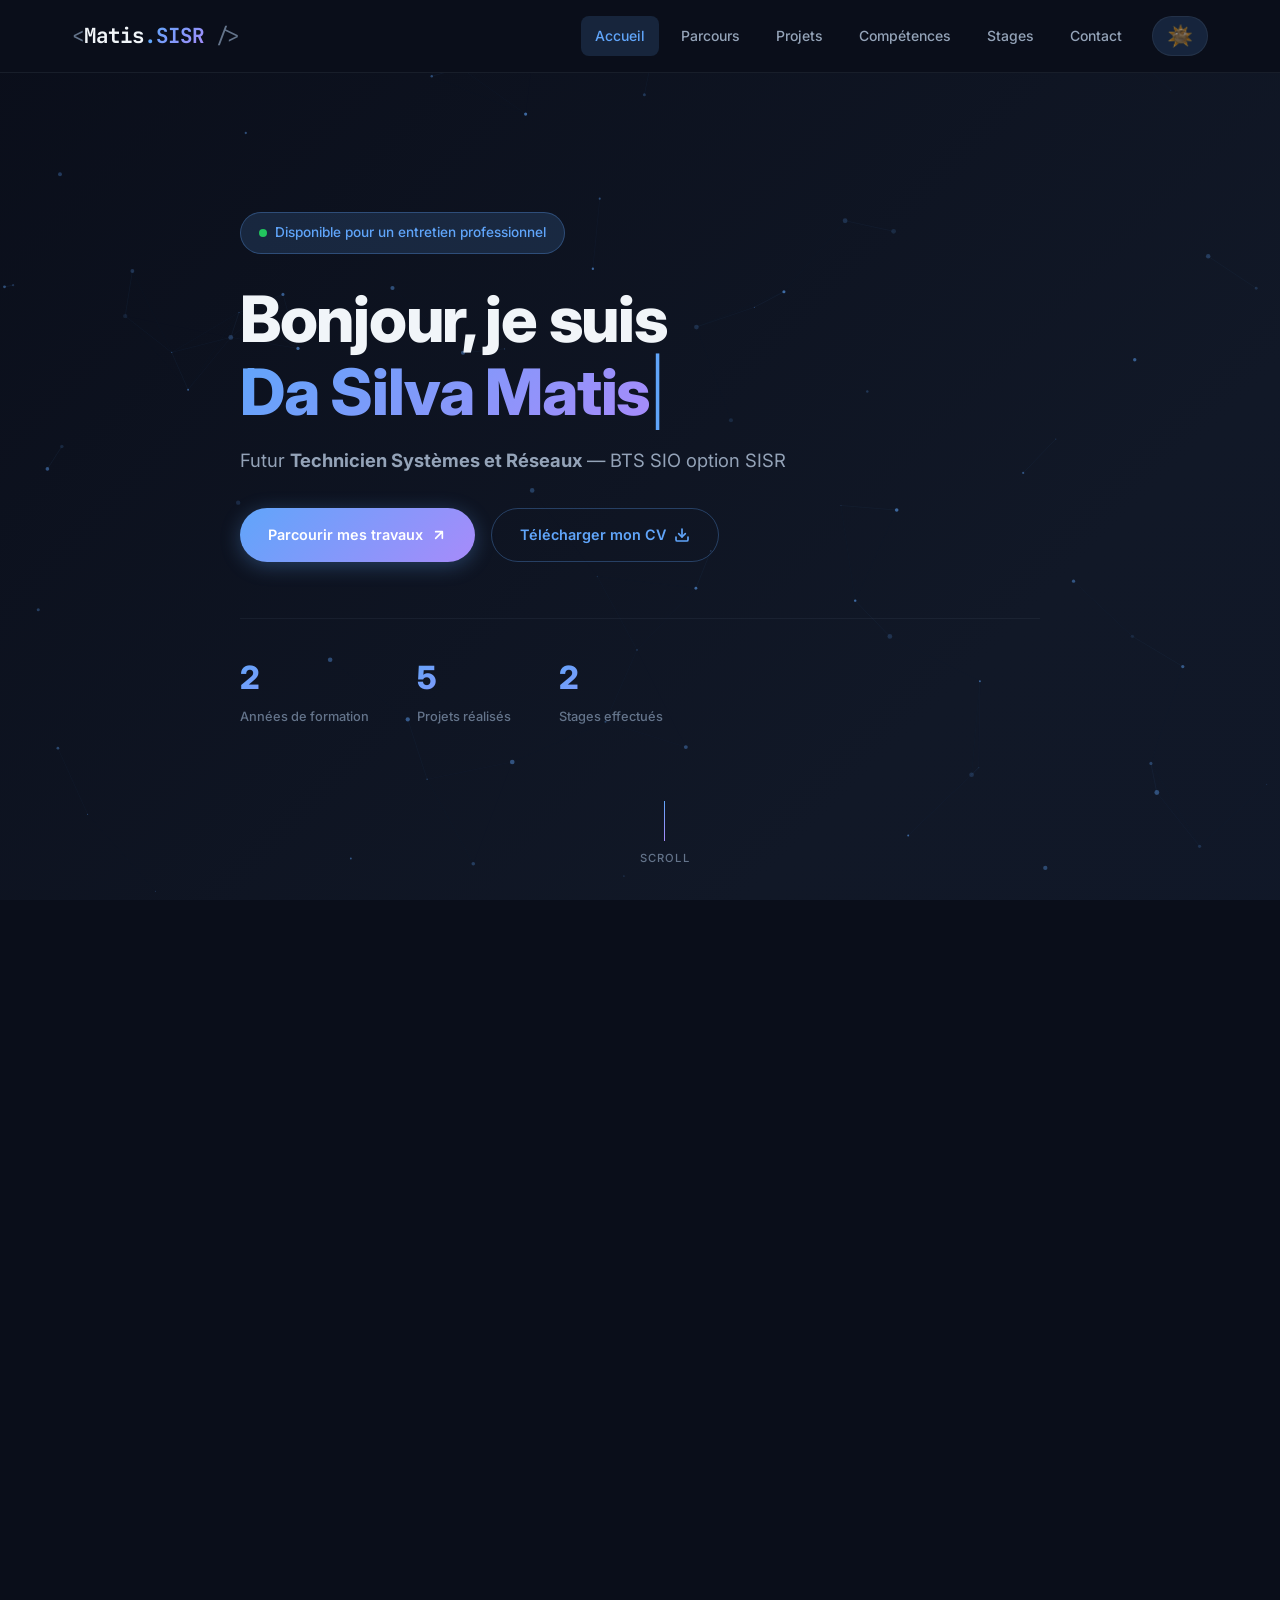
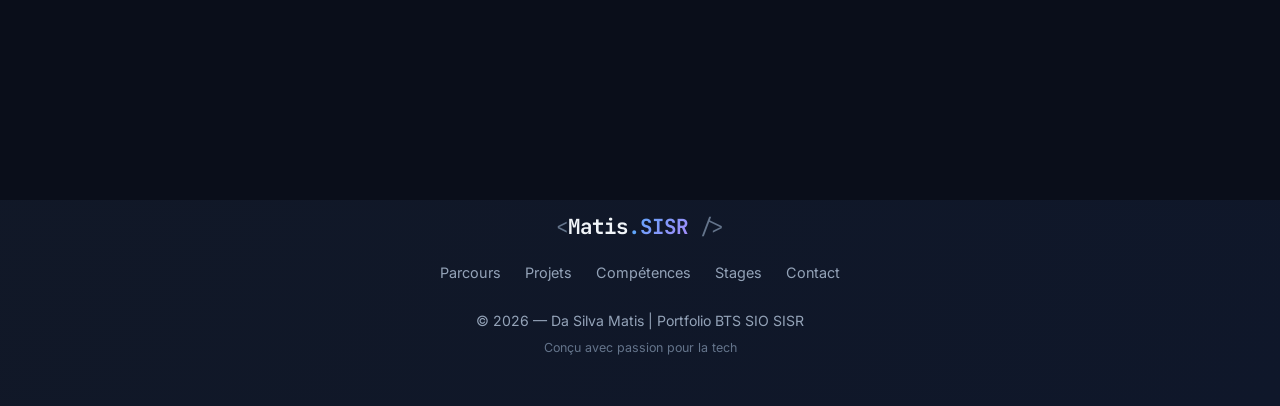
==== index.html @ 56e4cc89 "change" ====
<!DOCTYPE html>
<html lang="fr">
<head>
  <meta charset="UTF-8">
  <meta name="viewport" content="width=device-width, initial-scale=1.0">
  <title>Matis Da Silva — Portfolio BTS SIO SISR</title>
  <meta name="description" content="Portfolio de Matis Da Silva, étudiant en BTS SIO option SISR. Compétences en administration systèmes, réseaux et cybersécurité.">
  <link rel="preconnect" href="https://fonts.googleapis.com">
  <link rel="preconnect" href="https://fonts.gstatic.com" crossorigin>
  <link href="https://fonts.googleapis.com/css2?family=Inter:wght@300;400;500;600;700;800&family=JetBrains+Mono:wght@400;500&display=swap" rel="stylesheet">
  <link rel="stylesheet" href="style.css">
</head>
<body>

  <!-- Transition overlay -->
  <div class="page-transition" id="pageTransition"></div>

  <!-- Particles -->
  <canvas id="particles"></canvas>

  <!-- Header -->
  <header id="main-header">
    <div class="header-inner">
      <a href="index.html" class="logo">
        <span class="logo-bracket">&lt;</span>Matis<span class="logo-dot">.</span><span class="logo-accent">SISR</span><span class="logo-bracket"> /&gt;</span>
      </a>
      <nav id="main-nav">
        <a href="index.html" class="nav-link active">Accueil</a>
        <a href="parcours.html" class="nav-link">Parcours</a>
        <a href="projets.html" class="nav-link">Projets</a>
        <a href="competences.html" class="nav-link">Compétences</a>
        <a href="stages.html" class="nav-link">Stages</a>
        <a href="contact.html" class="nav-link">Contact</a>
        <button class="theme-toggle" id="themeBtn" aria-label="Changer le thème">
          <span class="theme-icon" id="themeIcon">🌙</span>
        </button>
      </nav>
      <button class="burger" id="burgerBtn" aria-label="Menu">
        <span></span><span></span><span></span>
      </button>
    </div>
  </header>

  <!-- Mobile Nav -->
  <div class="mobile-nav" id="mobileNav">
    <a href="index.html" class="mobile-link active">Accueil</a>
    <a href="parcours.html" class="mobile-link">Parcours</a>
    <a href="projets.html" class="mobile-link">Projets</a>
    <a href="competences.html" class="mobile-link">Compétences</a>
    <a href="stages.html" class="mobile-link">Stages</a>
    <a href="contact.html" class="mobile-link">Contact</a>
  </div>

  <!-- ═══════════ HERO ═══════════ -->
  <section class="hero" id="hero">
    <div class="hero-content">
      <p class="hero-tag">
        <span class="tag-dot"></span>
        Disponible pour un entretien professionnel
      </p>
      <h1 class="hero-title">
        Bonjour, je suis<br>
        <span class="hero-name" id="heroName"></span><span class="cursor">|</span>
      </h1>
      <p class="hero-subtitle">Futur <strong>Technicien Systèmes et Réseaux</strong> — BTS SIO option SISR</p>
      <div class="hero-actions">
        <a href="projets.html" class="btn btn-primary page-link">
          <span>Parcourir mes travaux</span>
          <svg width="16" height="16" viewBox="0 0 24 24" fill="none" stroke="currentColor" stroke-width="2.5" stroke-linecap="round" stroke-linejoin="round"><path d="M7 17l9.2-9.2M17 17V7H7"/></svg>
        </a>
        <a href="cv.pdf" class="btn btn-outline" target="_blank">
          <span>Télécharger mon CV</span>
          <svg width="16" height="16" viewBox="0 0 24 24" fill="none" stroke="currentColor" stroke-width="2.5" stroke-linecap="round" stroke-linejoin="round"><path d="M21 15v4a2 2 0 01-2 2H5a2 2 0 01-2-2v-4"/><polyline points="7 10 12 15 17 10"/><line x1="12" y1="15" x2="12" y2="3"/></svg>
        </a>
      </div>
      <div class="hero-stats">
        <div class="stat">
          <span class="stat-number" data-count="2">0</span>
          <span class="stat-label">Années de formation</span>
        </div>
        <div class="stat">
          <span class="stat-number" data-count="5">0</span>
          <span class="stat-label">Projets réalisés</span>
        </div>
        <div class="stat">
          <span class="stat-number" data-count="2">0</span>
          <span class="stat-label">Stages effectués</span>
        </div>
      </div>
    </div>
    <div class="scroll-indicator">
      <div class="scroll-line"></div>
      <span>Scroll</span>
    </div>
  </section>

  <!-- ═══════════ PRESENTATION ═══════════ -->
  <section id="presentation" class="section">
    <div class="section-header">
      <span class="section-tag">À propos</span>
      <h2 class="section-title">Présentation</h2>
      <div class="section-line"></div>
    </div>
    <div class="presentation-grid">
      <div class="card glass reveal">
        <div class="card-icon">👨‍💻</div>
        <h3>Qui suis-je ?</h3>
        <p>Étudiant en <strong>BTS Services Informatiques aux Organisations</strong>, je me spécialise dans la gestion des infrastructures réseaux et l'administration systèmes. Passionné par l'automatisation et la cybersécurité, je cherche constamment à approfondir mes connaissances techniques.</p>
      </div>
      <div class="card glass reveal">
        <div class="card-icon">🎯</div>
        <h3>Mon objectif</h3>
        <p>Devenir un <strong>administrateur systèmes et réseaux</strong> compétent, capable de concevoir, déployer et sécuriser des infrastructures IT robustes pour les entreprises.</p>
      </div>
      <div class="card glass reveal">
        <div class="card-icon">🔧</div>
        <h3>Ma spécialité</h3>
        <p>Option <strong>SISR</strong> : Solutions d'Infrastructure, Systèmes et Réseaux. Configuration, administration et sécurisation des environnements serveur et réseau.</p>
      </div>
    </div>

    <!-- Quick links to other pages -->
    <div class="quick-links reveal">
      <h3 class="quick-links-title">Explorer mon portfolio</h3>
      <div class="quick-links-grid">
        <a href="parcours.html" class="quick-link glass page-link">
          <span class="quick-link-icon">📅</span>
          <span class="quick-link-text">Mon Parcours</span>
          <svg width="16" height="16" viewBox="0 0 24 24" fill="none" stroke="currentColor" stroke-width="2" stroke-linecap="round" stroke-linejoin="round"><path d="M5 12h14M12 5l7 7-7 7"/></svg>
        </a>
        <a href="projets.html" class="quick-link glass page-link">
          <span class="quick-link-icon">💻</span>
          <span class="quick-link-text">Mes Projets</span>
          <svg width="16" height="16" viewBox="0 0 24 24" fill="none" stroke="currentColor" stroke-width="2" stroke-linecap="round" stroke-linejoin="round"><path d="M5 12h14M12 5l7 7-7 7"/></svg>
        </a>
        <a href="competences.html" class="quick-link glass page-link">
          <span class="quick-link-icon">⚡</span>
          <span class="quick-link-text">Compétences</span>
          <svg width="16" height="16" viewBox="0 0 24 24" fill="none" stroke="currentColor" stroke-width="2" stroke-linecap="round" stroke-linejoin="round"><path d="M5 12h14M12 5l7 7-7 7"/></svg>
        </a>
        <a href="stages.html" class="quick-link glass page-link">
          <span class="quick-link-icon">🏢</span>
          <span class="quick-link-text">Stages</span>
          <svg width="16" height="16" viewBox="0 0 24 24" fill="none" stroke="currentColor" stroke-width="2" stroke-linecap="round" stroke-linejoin="round"><path d="M5 12h14M12 5l7 7-7 7"/></svg>
        </a>
      </div>
    </div>
  </section>

  <!-- Footer -->
  <footer>
    <div class="footer-inner">
      <a href="index.html" class="logo footer-logo">
        <span class="logo-bracket">&lt;</span>Matis<span class="logo-dot">.</span><span class="logo-accent">SISR</span><span class="logo-bracket"> /&gt;</span>
      </a>
      <div class="footer-links">
        <a href="parcours.html" class="page-link">Parcours</a>
        <a href="projets.html" class="page-link">Projets</a>
        <a href="competences.html" class="page-link">Compétences</a>
        <a href="stages.html" class="page-link">Stages</a>
        <a href="contact.html" class="page-link">Contact</a>
      </div>
      <p class="footer-text">© 2026 — Da Silva Matis | Portfolio BTS SIO SISR</p>
      <p class="footer-sub">Conçu avec passion pour la tech</p>
    </div>
  </footer>

  <script src="script.js"></script>
</body>
</html>
---- style.css ----
/* ═══════════════════════════════════════════════════
   DESIGN SYSTEM — VARIABLES & RESET
   ═══════════════════════════════════════════════════ */

:root {
  /* Dark theme (default) */
  --bg-primary: #0a0e1a;
  --bg-secondary: #111827;
  --bg-card: rgba(17, 24, 39, 0.6);
  --bg-card-hover: rgba(24, 34, 56, 0.8);
  --text-primary: #f1f5f9;
  --text-secondary: #94a3b8;
  --text-muted: #64748b;
  --accent: #60a5fa;
  --accent-hover: #3b82f6;
  --accent-glow: rgba(96, 165, 250, 0.15);
  --accent-glow-strong: rgba(96, 165, 250, 0.3);
  --gradient-accent: linear-gradient(135deg, #60a5fa, #a78bfa);
  --gradient-bg: linear-gradient(135deg, #0a0e1a 0%, #111827 50%, #0f172a 100%);
  --border: rgba(148, 163, 184, 0.08);
  --border-hover: rgba(96, 165, 250, 0.3);
  --glass: rgba(15, 23, 42, 0.6);
  --glass-border: rgba(148, 163, 184, 0.1);
  --shadow: 0 8px 32px rgba(0, 0, 0, 0.3);
  --shadow-hover: 0 16px 48px rgba(0, 0, 0, 0.4);
  --radius: 16px;
  --radius-sm: 8px;
  --radius-pill: 100px;
  --transition: 0.35s cubic-bezier(0.4, 0, 0.2, 1);
  color-scheme: dark;
}

html.light {
  --bg-primary: #ebecee;
  --bg-secondary: #dce0e4;
  --bg-card: rgba(255, 255, 255, 0.6);
  --bg-card-hover: rgba(255, 255, 255, 0.85);
  --text-primary: #0f172a;
  --text-secondary: #334155;
  --text-muted: #64748b;
  --accent: #3b82f6;
  --accent-hover: #2563eb;
  --accent-glow: rgba(59, 130, 246, 0.1);
  --accent-glow-strong: rgba(59, 130, 246, 0.2);
  --gradient-accent: linear-gradient(135deg, #3b82f6, #8b5cf6);
  --gradient-bg: linear-gradient(135deg, #ebecee 0%, #dce0e4 50%, #c8ccd0 100%);
  --border: rgba(15, 23, 42, 0.1);
  --border-hover: rgba(59, 130, 246, 0.3);
  --glass: rgba(255, 255, 255, 0.7);
  --glass-border: rgba(15, 23, 42, 0.1);
  --shadow: 0 8px 32px rgba(15, 23, 42, 0.08);
  --shadow-hover: 0 16px 48px rgba(15, 23, 42, 0.12);
  color-scheme: light;
}

/* Reset */
*,
*::before,
*::after {
  margin: 0;
  padding: 0;
  box-sizing: border-box;
}

html {
  scroll-behavior: smooth;
  scroll-padding-top: 80px;
  background: var(--gradient-bg);
  min-height: 100vh;
  transition: background var(--transition);
}

body {
  font-family: 'Inter', -apple-system, BlinkMacSystemFont, sans-serif;
  color: var(--text-primary);
  line-height: 1.7;
  transition: background var(--transition), color var(--transition);
  overflow-x: hidden;
  min-height: 100vh;
}

/* ═══════════════════════════════════════════════════
   PARTICLES CANVAS
   ═══════════════════════════════════════════════════ */

#particles {
  position: fixed;
  top: 0;
  left: 0;
  width: 100%;
  height: 100%;
  z-index: 0;
  pointer-events: none;
}

/* ═══════════════════════════════════════════════════
   HEADER
   ═══════════════════════════════════════════════════ */

header {
  position: fixed;
  top: 0;
  left: 0;
  width: 100%;
  z-index: 1000;
  background: var(--bg-primary);
  backdrop-filter: blur(20px);
  -webkit-backdrop-filter: blur(20px);
  border-bottom: 1px solid var(--glass-border);
  transition: all var(--transition);
}

header.scrolled {
  background: var(--bg-primary);
  box-shadow: var(--shadow);
}

.header-inner {
  max-width: 1200px;
  margin: 0 auto;
  padding: 0 32px;
  height: 72px;
  display: flex;
  justify-content: space-between;
  align-items: center;
}

/* Logo */
.logo {
  text-decoration: none;
  font-size: 1.3rem;
  font-weight: 700;
  font-family: 'JetBrains Mono', monospace;
  color: var(--text-primary);
  transition: var(--transition);
}

.logo-bracket {
  color: var(--text-muted);
  font-weight: 400;
}

.logo-dot {
  color: var(--accent);
}

.logo-accent {
  background: var(--gradient-accent);
  -webkit-background-clip: text;
  -webkit-text-fill-color: transparent;
  background-clip: text;
}

/* Nav */
#main-nav {
  display: flex;
  align-items: center;
  gap: 8px;
}

.nav-link {
  text-decoration: none;
  color: var(--text-secondary);
  font-size: 0.875rem;
  font-weight: 500;
  padding: 8px 14px;
  border-radius: var(--radius-sm);
  transition: var(--transition);
  position: relative;
}

.nav-link:hover,
.nav-link.active {
  color: var(--accent);
  background: var(--accent-glow);
}

/* Theme toggle */
.theme-toggle {
  background: var(--accent-glow);
  border: 1px solid var(--glass-border);
  border-radius: var(--radius-pill);
  padding: 6px 14px;
  cursor: pointer;
  font-size: 1rem;
  transition: var(--transition);
  margin-left: 8px;
  display: flex;
  align-items: center;
  justify-content: center;
}

.theme-toggle:hover {
  border-color: var(--accent);
  background: var(--accent-glow-strong);
  transform: scale(1.05);
}

.theme-icon {
  display: inline-block;
  width: 18px;
  height: 18px;
  background-size: contain;
  background-repeat: no-repeat;
  background-position: center;
  background-image: url('sundrop.png');
  font-size: 0;
  color: transparent;
  width: 26px;
  height: 26px;
}

html.light .theme-icon {
  background-image: url('majora-moon.png');
  font-size: 0;
  color: transparent;
  width: 26px;
  height: 26px;
}

/* Burger */
.burger {
  display: none;
  flex-direction: column;
  gap: 5px;
  background: none;
  border: none;
  cursor: pointer;
  padding: 8px;
  z-index: 1001;
}

.burger span {
  display: block;
  width: 24px;
  height: 2px;
  background: var(--text-primary);
  border-radius: 2px;
  transition: var(--transition);
}

.burger.active span:nth-child(1) {
  transform: rotate(45deg) translate(5px, 5px);
}

.burger.active span:nth-child(2) {
  opacity: 0;
}

.burger.active span:nth-child(3) {
  transform: rotate(-45deg) translate(5px, -5px);
}

/* Mobile Nav */
.mobile-nav {
  position: fixed;
  top: 0;
  right: -100%;
  width: 300px;
  height: 100vh;
  background: var(--bg-primary);
  backdrop-filter: blur(30px);
  -webkit-backdrop-filter: blur(30px);
  z-index: 999;
  display: flex;
  flex-direction: column;
  justify-content: center;
  padding: 40px;
  gap: 8px;
  transition: right 0.5s cubic-bezier(0.4, 0, 0.2, 1);
  border-left: 1px solid var(--glass-border);
}

.mobile-nav.open {
  right: 0;
}

.mobile-link {
  text-decoration: none;
  color: var(--text-primary);
  font-size: 1.3rem;
  font-weight: 600;
  padding: 14px 20px;
  border-radius: var(--radius-sm);
  transition: var(--transition);
}

.mobile-link:hover {
  background: var(--accent-glow);
  color: var(--accent);
  transform: translateX(8px);
}

/* Mobile overlay */
.mobile-overlay {
  position: fixed;
  top: 0;
  left: 0;
  width: 100%;
  height: 100%;
  background: rgba(0, 0, 0, 0.5);
  z-index: 998;
  opacity: 0;
  pointer-events: none;
  transition: opacity var(--transition);
}

.mobile-overlay.active {
  opacity: 1;
  pointer-events: all;
}

/* ═══════════════════════════════════════════════════
   HERO
   ═══════════════════════════════════════════════════ */

.hero {
  min-height: 100vh;
  display: flex;
  align-items: center;
  justify-content: center;
  position: relative;
  padding: 120px 32px 80px;
  z-index: 1;
}

.hero-content {
  max-width: 800px;
  width: 100%;
}

.hero-tag {
  display: inline-flex;
  align-items: center;
  gap: 8px;
  padding: 8px 18px;
  background: var(--accent-glow);
  border: 1px solid var(--border-hover);
  border-radius: var(--radius-pill);
  font-size: 0.85rem;
  font-weight: 500;
  color: var(--accent);
  margin-bottom: 28px;
  animation: fadeInUp 0.8s ease-out;
}

.tag-dot {
  width: 8px;
  height: 8px;
  background: #22c55e;
  border-radius: 50%;
  animation: pulse-dot 2s infinite;
}

@keyframes pulse-dot {

  0%,
  100% {
    opacity: 1;
    transform: scale(1);
  }

  50% {
    opacity: 0.5;
    transform: scale(1.3);
  }
}

.hero-title {
  font-size: clamp(2.2rem, 5vw, 4rem);
  font-weight: 800;
  line-height: 1.15;
  letter-spacing: -0.02em;
  margin-bottom: 16px;
  animation: fadeInUp 0.8s ease-out 0.15s both;
}

.hero-name {
  background: var(--gradient-accent);
  -webkit-background-clip: text;
  -webkit-text-fill-color: transparent;
  background-clip: text;
}

.cursor {
  color: var(--accent);
  font-weight: 300;
  animation: blink 1s infinite;
}

@keyframes blink {

  0%,
  100% {
    opacity: 1;
  }

  50% {
    opacity: 0;
  }
}

.hero-subtitle {
  font-size: 1.15rem;
  color: var(--text-secondary);
  margin-bottom: 32px;
  animation: fadeInUp 0.8s ease-out 0.3s both;
}

.hero-actions {
  display: flex;
  gap: 16px;
  flex-wrap: wrap;
  animation: fadeInUp 0.8s ease-out 0.45s both;
}

.hero-stats {
  display: flex;
  gap: 48px;
  margin-top: 56px;
  padding-top: 32px;
  border-top: 1px solid var(--border);
  animation: fadeInUp 0.8s ease-out 0.6s both;
}

.stat {
  display: flex;
  flex-direction: column;
}

.stat-number {
  font-size: 2rem;
  font-weight: 800;
  background: var(--gradient-accent);
  -webkit-background-clip: text;
  -webkit-text-fill-color: transparent;
  background-clip: text;
}

.stat-label {
  font-size: 0.8rem;
  color: var(--text-muted);
  font-weight: 500;
}

/* Scroll indicator */
.scroll-indicator {
  position: absolute;
  bottom: 32px;
  left: 50%;
  transform: translateX(-50%);
  display: flex;
  flex-direction: column;
  align-items: center;
  gap: 8px;
  animation: fadeInUp 0.8s ease-out 0.8s both;
}

.scroll-line {
  width: 1px;
  height: 40px;
  background: var(--gradient-accent);
  animation: scroll-line 2s infinite;
}

@keyframes scroll-line {
  0% {
    transform: scaleY(0);
    transform-origin: top;
  }

  50% {
    transform: scaleY(1);
    transform-origin: top;
  }

  51% {
    transform: scaleY(1);
    transform-origin: bottom;
  }

  100% {
    transform: scaleY(0);
    transform-origin: bottom;
  }
}

.scroll-indicator span {
  font-size: 0.7rem;
  font-weight: 500;
  color: var(--text-muted);
  letter-spacing: 0.1em;
  text-transform: uppercase;
}

/* ═══════════════════════════════════════════════════
   BUTTONS
   ═══════════════════════════════════════════════════ */

.btn {
  display: inline-flex;
  align-items: center;
  gap: 8px;
  padding: 14px 28px;
  border-radius: var(--radius-pill);
  font-size: 0.9rem;
  font-weight: 600;
  text-decoration: none;
  transition: var(--transition);
  cursor: pointer;
  border: none;
  font-family: inherit;
}

.btn-primary {
  background: var(--gradient-accent);
  color: #fff;
  box-shadow: 0 4px 20px var(--accent-glow-strong);
}

.btn-primary:hover {
  transform: translateY(-2px);
  box-shadow: 0 8px 30px var(--accent-glow-strong);
}

.btn-outline {
  background: transparent;
  color: var(--accent);
  border: 1.5px solid var(--border-hover);
}

.btn-outline:hover {
  background: var(--accent-glow);
  transform: translateY(-2px);
}

/* ═══════════════════════════════════════════════════
   SECTIONS
   ═══════════════════════════════════════════════════ */

.section {
  position: relative;
  z-index: 1;
  padding: 100px 32px;
  max-width: 1200px;
  margin: 0 auto;
}

.section-header {
  display: flex;
  align-items: center;
  gap: 16px;
  margin-bottom: 48px;
}

.section-tag {
  font-family: 'JetBrains Mono', monospace;
  font-size: 0.85rem;
  font-weight: 500;
  color: var(--accent);
  background: var(--accent-glow);
  padding: 6px 14px;
  border-radius: var(--radius-pill);
  border: 1px solid var(--border-hover);
}

.section-title {
  font-size: 2rem;
  font-weight: 700;
  letter-spacing: -0.01em;
}

.section-line {
  flex: 1;
  height: 1px;
  background: linear-gradient(90deg, var(--border-hover), transparent);
}

/* ═══════════════════════════════════════════════════
   CARDS / GLASS
   ═══════════════════════════════════════════════════ */

.glass {
  background: var(--bg-card);
  backdrop-filter: blur(12px);
  -webkit-backdrop-filter: blur(12px);
  border: 1px solid var(--glass-border);
  border-radius: var(--radius);
  box-shadow: var(--shadow);
  transition: all var(--transition);
}

.glass:hover {
  background: var(--bg-card-hover);
  border-color: var(--border-hover);
  box-shadow: var(--shadow-hover);
  transform: translateY(-4px);
}

.card {
  padding: 32px;
}

.card-icon {
  font-size: 2rem;
  margin-bottom: 16px;
  display: inline-block;
}

.card h3 {
  font-size: 1.15rem;
  font-weight: 600;
  margin-bottom: 10px;
}

.card p {
  color: var(--text-secondary);
  font-size: 0.93rem;
  line-height: 1.7;
}

/* ═══════════════════════════════════════════════════
   PRESENTATION GRID
   ═══════════════════════════════════════════════════ */

.presentation-grid {
  display: grid;
  grid-template-columns: repeat(auto-fit, minmax(300px, 1fr));
  gap: 24px;
}

/* ═══════════════════════════════════════════════════
   TIMELINE
   ═══════════════════════════════════════════════════ */

.timeline {
  position: relative;
  max-width: 700px;
  margin: 0 auto;
  padding: 20px 0;
}

.timeline::before {
  content: '';
  position: absolute;
  left: 50%;
  transform: translateX(-50%);
  top: 0;
  bottom: 0;
  width: 2px;
  background: linear-gradient(180deg, var(--accent), var(--accent-glow), transparent);
}

.timeline-item {
  position: relative;
  width: 50%;
  padding: 0 40px 48px;
}

.timeline-item[data-side="left"] {
  left: 0;
  text-align: right;
}

.timeline-item[data-side="right"] {
  left: 50%;
  text-align: left;
}

.timeline-dot {
  position: absolute;
  top: 8px;
  width: 14px;
  height: 14px;
  border-radius: 50%;
  background: var(--accent);
  border: 3px solid var(--bg-primary);
  box-shadow: 0 0 20px var(--accent-glow-strong);
  z-index: 2;
}

.timeline-item[data-side="left"] .timeline-dot {
  right: -7px;
}

.timeline-item[data-side="right"] .timeline-dot {
  left: -7px;
}

.timeline-card {
  padding: 24px;
}

.timeline-date {
  display: inline-block;
  font-family: 'JetBrains Mono', monospace;
  font-size: 0.8rem;
  color: var(--accent);
  font-weight: 500;
  margin-bottom: 8px;
  background: var(--accent-glow);
  padding: 4px 12px;
  border-radius: var(--radius-pill);
}

.timeline-card h3 {
  font-size: 1.05rem;
  font-weight: 600;
  margin-bottom: 8px;
}

.timeline-card p {
  color: var(--text-secondary);
  font-size: 0.88rem;
}

/* ═══════════════════════════════════════════════════
   PROJECTS GRID
   ═══════════════════════════════════════════════════ */

.projects-grid {
  display: grid;
  grid-template-columns: repeat(auto-fit, minmax(280px, 1fr));
  gap: 24px;
}

.project-card {
  padding: 28px;
  position: relative;
  overflow: hidden;
}

.project-card::before {
  content: '';
  position: absolute;
  top: 0;
  left: 0;
  right: 0;
  height: 3px;
  background: var(--gradient-accent);
  transform: scaleX(0);
  transform-origin: left;
  transition: transform 0.5s ease;
}

.project-card:hover::before {
  transform: scaleX(1);
}

.project-header {
  display: flex;
  justify-content: space-between;
  align-items: flex-start;
  margin-bottom: 16px;
}

.project-icon {
  font-size: 2rem;
}

.project-tags {
  display: flex;
  gap: 6px;
}

.tag {
  font-size: 0.7rem;
  font-weight: 600;
  padding: 4px 10px;
  border-radius: var(--radius-pill);
  background: var(--accent-glow);
  color: var(--accent);
  border: 1px solid var(--border-hover);
  text-transform: uppercase;
  letter-spacing: 0.04em;
}

.project-card h3 {
  font-size: 1.1rem;
  font-weight: 600;
  margin-bottom: 8px;
}

.project-card p {
  color: var(--text-secondary);
  font-size: 0.88rem;
  margin-bottom: 16px;
}

.project-techs {
  display: flex;
  flex-wrap: wrap;
  gap: 6px;
}

.project-techs span {
  font-size: 0.72rem;
  font-weight: 500;
  padding: 4px 10px;
  border-radius: var(--radius-pill);
  background: var(--bg-card);
  color: var(--text-muted);
  border: 1px solid var(--border);
}

/* ═══════════════════════════════════════════════════
   SKILLS GRID
   ═══════════════════════════════════════════════════ */

.skills-grid {
  display: grid;
  grid-template-columns: repeat(auto-fit, minmax(320px, 1fr));
  gap: 20px;
}

.skill-card {
  padding: 24px;
  display: flex;
  flex-direction: column;
  gap: 12px;
}

.skill-icon {
  font-size: 1.5rem;
}

.skill-card h3 {
  font-size: 0.95rem;
  font-weight: 600;
  margin: 0;
}

.skill-bar-container {
  display: flex;
  align-items: center;
  gap: 12px;
}

.skill-bar {
  flex: 1;
  height: 6px;
  background: var(--border);
  border-radius: var(--radius-pill);
  overflow: hidden;
}

.skill-fill {
  height: 100%;
  width: 0;
  background: var(--gradient-accent);
  border-radius: var(--radius-pill);
  transition: width 1.5s cubic-bezier(0.25, 0.46, 0.45, 0.94);
}

.skill-percent {
  font-family: 'JetBrains Mono', monospace;
  font-size: 0.8rem;
  font-weight: 500;
  color: var(--accent);
  min-width: 36px;
}

/* ═══════════════════════════════════════════════════
   STAGE SECTION
   ═══════════════════════════════════════════════════ */

.stage-content {
  max-width: 900px;
}

.iframe-wrapper {
  margin-top: 16px;
  border-radius: var(--radius);
  overflow: hidden;
  border: 1px solid var(--glass-border);
}

.iframe-wrapper iframe {
  width: 100%;
  height: 500px;
  border: none;
  display: block;
}

/* ═══════════════════════════════════════════════════
   CONTACT GRID
   ═══════════════════════════════════════════════════ */

.contact-grid {
  display: grid;
  grid-template-columns: repeat(auto-fit, minmax(300px, 1fr));
  gap: 24px;
}

.contact-card {
  text-align: center;
  display: flex;
  flex-direction: column;
  align-items: center;
}

.contact-card .btn {
  margin-top: auto;
  padding-top: 16px;
}

/* ═══════════════════════════════════════════════════
   FOOTER
   ═══════════════════════════════════════════════════ */

footer {
  position: relative;
  z-index: 1;
  border-top: 1px solid var(--border);
  padding: 48px 32px;
}

.footer-inner {
  max-width: 1200px;
  margin: 0 auto;
  text-align: center;
}

.footer-logo {
  display: inline-block;
  margin-bottom: 16px;
}

.footer-text {
  color: var(--text-secondary);
  font-size: 0.88rem;
  margin-bottom: 4px;
}

.footer-sub {
  color: var(--text-muted);
  font-size: 0.78rem;
}

/* ═══════════════════════════════════════════════════
   REVEAL ANIMATIONS
   ═══════════════════════════════════════════════════ */

.reveal {
  opacity: 0;
  transform: translateY(30px);
  transition: opacity 0.8s ease-out, transform 0.8s ease-out;
}

.reveal.visible {
  opacity: 1;
  transform: translateY(0);
}

@keyframes fadeInUp {
  from {
    opacity: 0;
    transform: translateY(24px);
  }

  to {
    opacity: 1;
    transform: translateY(0);
  }
}

/* ═══════════════════════════════════════════════════
   MULTI-PAGE SPECIFIC STYLES
   ═══════════════════════════════════════════════════ */

/* Page Transition Overlay */
.page-transition {
  position: fixed;
  top: 0;
  left: 0;
  width: 100%;
  height: 100vh;
  background: var(--bg-primary);
  z-index: 9999;
  transform: translateY(0);
  transition: transform 0.6s cubic-bezier(0.8, 0, 0.2, 1);
  pointer-events: none;
}

body.page-loaded .page-transition {
  transform: translateY(100%);
}

body.page-leaving .page-transition {
  transform: translateY(0);
  transition: transform 0.4s cubic-bezier(0.8, 0, 0.2, 1);
}

/* Page Hero */
.page-hero {
  padding: 160px 32px 80px;
  position: relative;
  z-index: 1;
  text-align: center;
  max-width: 900px;
  margin: 0 auto;
}

.page-hero-tag {
  display: inline-block;
  font-family: 'JetBrains Mono', monospace;
  font-size: 0.9rem;
  font-weight: 500;
  color: var(--accent);
  background: var(--accent-glow);
  padding: 6px 16px;
  border-radius: var(--radius-pill);
  border: 1px solid var(--border-hover);
  margin-bottom: 24px;
  animation: fadeInUp 0.8s ease-out;
}

.page-hero-title {
  font-size: clamp(2.5rem, 6vw, 4.5rem);
  font-weight: 800;
  letter-spacing: -0.02em;
  line-height: 1.1;
  margin-bottom: 24px;
  background: var(--gradient-accent);
  -webkit-background-clip: text;
  -webkit-text-fill-color: transparent;
  background-clip: text;
  animation: fadeInUp 0.8s ease-out 0.15s both;
}

.page-hero-subtitle {
  font-size: 1.2rem;
  color: var(--text-secondary);
  animation: fadeInUp 0.8s ease-out 0.3s both;
}

/* Quick Links Grid (Home) */
.quick-links {
  margin-top: 64px;
}

.quick-links-title {
  font-size: 1.2rem;
  font-weight: 600;
  margin-bottom: 24px;
  color: var(--text-secondary);
}

.quick-links-grid {
  display: grid;
  grid-template-columns: repeat(auto-fit, minmax(200px, 1fr));
  gap: 16px;
}

.quick-link {
  display: flex;
  align-items: center;
  justify-content: space-between;
  padding: 20px 24px;
  text-decoration: none;
  color: var(--text-primary);
  border-radius: var(--radius);
  transition: all var(--transition);
}

.quick-link-icon {
  font-size: 1.5rem;
}

.quick-link-text {
  font-weight: 600;
  flex: 1;
  margin-left: 16px;
}

.quick-link svg {
  color: var(--text-muted);
  transition: var(--transition);
}

.quick-link:hover svg {
  color: var(--accent);
  transform: translateX(4px);
}

/* Large Project Cards */
.projects-grid-large {
  display: flex;
  flex-direction: column;
  gap: 40px;
}

.project-card-large {
  display: flex;
  position: relative;
  overflow: hidden;
  border-radius: var(--radius);
}

.project-card-accent {
  width: 6px;
  background: var(--gradient-accent);
}

.project-card-body {
  padding: 40px;
  flex: 1;
}

.project-icon-lg {
  font-size: 2.5rem;
  background: var(--accent-glow);
  width: 64px;
  height: 64px;
  display: flex;
  align-items: center;
  justify-content: center;
  border-radius: var(--radius-sm);
  border: 1px solid var(--border-hover);
}

.project-details {
  display: flex;
  flex-wrap: wrap;
  gap: 24px;
  margin-bottom: 24px;
  padding: 16px;
  background: rgba(0, 0, 0, 0.2);
  border-radius: var(--radius-sm);
}

html.light .project-details {
  background: rgba(0, 0, 0, 0.05);
}

.project-detail {
  display: flex;
  flex-direction: column;
}

.detail-label {
  font-size: 0.75rem;
  text-transform: uppercase;
  color: var(--text-muted);
  font-weight: 600;
  letter-spacing: 0.05em;
  margin-bottom: 4px;
}

.detail-value {
  font-size: 0.95rem;
  font-weight: 500;
}

/* Skills Tweaks */
.skill-header {
  display: flex;
  align-items: center;
  gap: 16px;
  margin-bottom: 12px;
}

.skill-header .skill-icon {
  margin-bottom: 0;
  background: var(--accent-glow);
  width: 48px;
  height: 48px;
  display: flex;
  align-items: center;
  justify-content: center;
  border-radius: var(--radius-sm);
}

.skill-desc {
  color: var(--text-secondary);
  font-size: 0.88rem;
  margin-bottom: 24px;
  line-height: 1.6;
}

/* Tools Grid */
.tools-grid {
  display: flex;
  flex-wrap: wrap;
  gap: 16px;
  justify-content: center;
}

.tool-item {
  padding: 12px 24px;
  border-radius: var(--radius-pill);
  font-weight: 500;
  color: var(--text-primary);
  display: flex;
  align-items: center;
  gap: 8px;
}

/* Timeline Tags */
.timeline-tags {
  display: flex;
  flex-wrap: wrap;
  gap: 8px;
  margin-top: 16px;
}

/* Page Navigation */
.page-nav {
  display: flex;
  justify-content: space-between;
  gap: 24px;
  margin-top: 40px;
  border-top: 1px solid var(--border);
  padding-top: 40px;
}

.page-nav-link {
  display: flex;
  align-items: center;
  gap: 16px;
  padding: 24px 32px;
  text-decoration: none;
  color: var(--text-primary);
  border-radius: var(--radius);
  flex: 1;
}

.page-nav-link.next {
  text-align: right;
  justify-content: flex-end;
}

.page-nav-label {
  display: block;
  font-size: 0.8rem;
  color: var(--text-muted);
  margin-bottom: 4px;
  text-transform: uppercase;
  letter-spacing: 0.05em;
}

.page-nav-title {
  display: block;
  font-size: 1.2rem;
  font-weight: 600;
  color: var(--accent);
  transition: var(--transition);
}

.page-nav-link:hover .page-nav-title {
  transform: translateX(4px);
}

.page-nav-link.next:hover .page-nav-title {
  transform: translateX(-4px);
}

/* Footer Links */
.footer-links {
  display: flex;
  justify-content: center;
  flex-wrap: wrap;
  gap: 24px;
  margin-bottom: 24px;
}

.footer-links a {
  color: var(--text-secondary);
  text-decoration: none;
  font-size: 0.9rem;
  transition: var(--transition);
}

.footer-links a:hover {
  color: var(--accent);
}

/* ═══════════════════════════════════════════════════
   RESPONSIVE
   ═══════════════════════════════════════════════════ */

@media (max-width: 900px) {
  .timeline::before {
    left: 20px;
  }

  .timeline-item,
  .timeline-item[data-side="left"],
  .timeline-item[data-side="right"] {
    width: 100%;
    left: 0;
    padding-left: 52px;
    padding-right: 0;
    text-align: left;
  }

  .timeline-item[data-side="left"] .timeline-dot,
  .timeline-item[data-side="right"] .timeline-dot {
    left: 13px;
    right: auto;
  }

  .hero-stats {
    gap: 32px;
  }
}

@media (max-width: 768px) {
  #main-nav {
    display: none;
  }

  .burger {
    display: flex;
  }

  .hero {
    padding: 100px 24px 60px;
  }

  .hero-title {
    font-size: 2rem;
  }

  .hero-stats {
    flex-direction: column;
    gap: 16px;
  }

  .stat {
    flex-direction: row;
    align-items: center;
    gap: 12px;
  }

  .section {
    padding: 60px 20px;
  }

  .section-title {
    font-size: 1.5rem;
  }

  .presentation-grid,
  .projects-grid,
  .skills-grid,
  .contact-grid {
    grid-template-columns: 1fr;
  }

  .hero-actions {
    flex-direction: column;
  }

  .btn {
    justify-content: center;
  }

  .header-inner {
    padding: 0 20px;
  }

  .scroll-indicator {
    display: none;
  }
}

@media (max-width: 480px) {
  .hero-title {
    font-size: 1.7rem;
  }

  .card {
    padding: 24px;
  }
}

/* ═══════════════════════════════════════════════════
   SELECTION / SCROLLBAR
   ═══════════════════════════════════════════════════ */

::selection {
  background: var(--accent);
  color: #fff;
}

::-webkit-scrollbar {
  width: 12px;
}

::-webkit-scrollbar-track {
  background: var(--bg-primary);
}

::-webkit-scrollbar-thumb {
  background: var(--accent);
  border-radius: 10px;
  border: 3px solid var(--bg-primary);
  background-clip: padding-box;
}

::-webkit-scrollbar-thumb:hover {
  background: var(--accent-hover);
  border: 2px solid var(--bg-primary);
  background-clip: padding-box;
}

@supports not selector(::-webkit-scrollbar) {
  html {
    scrollbar-color: var(--text-muted) transparent;
    scrollbar-width: thin;
  }
}
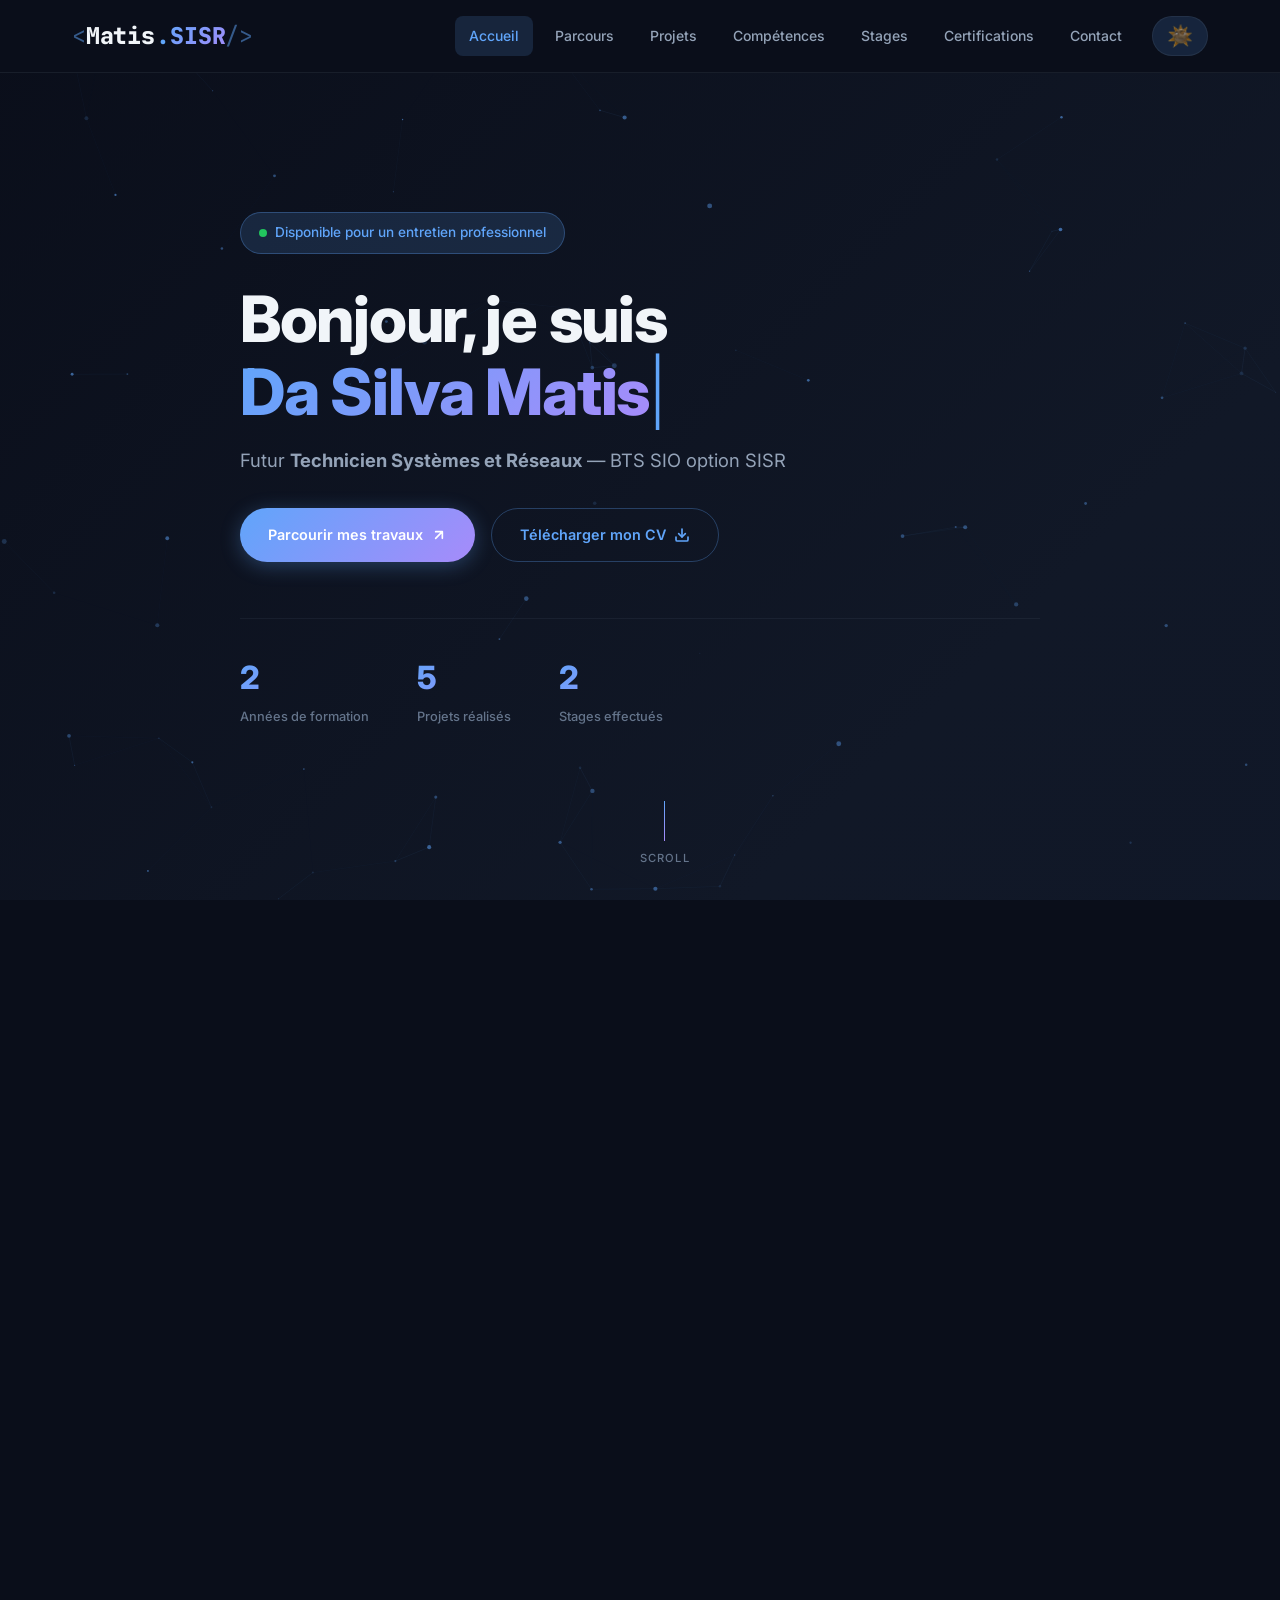
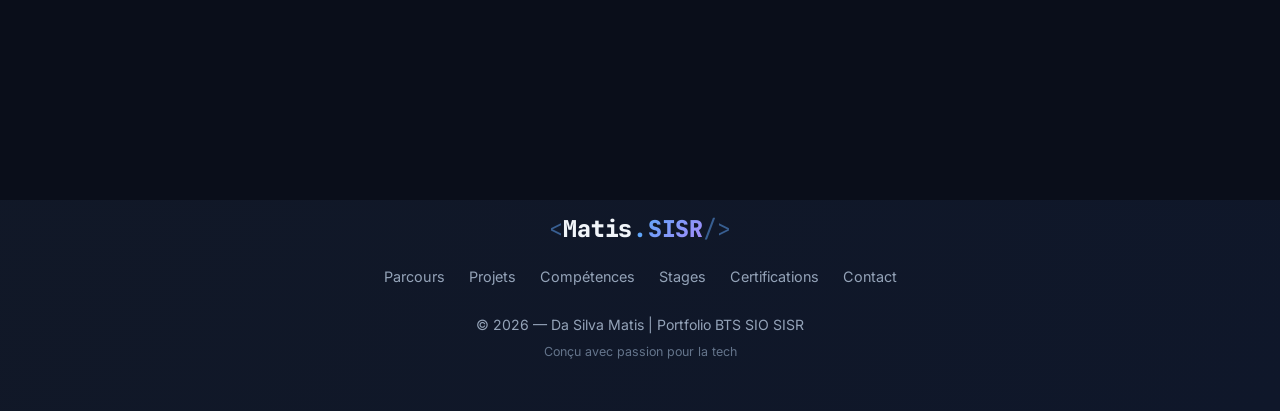
==== commit 26709dc5: "feat: add certifications page and update site navigation to include it" ====
--- a/index.html
+++ b/index.html
@@ -30,6 +30,7 @@
         <a href="projets.html" class="nav-link">Projets</a>
         <a href="competences.html" class="nav-link">Compétences</a>
         <a href="stages.html" class="nav-link">Stages</a>
+        <a href="certifications.html" class="nav-link">Certifications</a>
         <a href="contact.html" class="nav-link">Contact</a>
         <button class="theme-toggle" id="themeBtn" aria-label="Changer le thème">
           <span class="theme-icon" id="themeIcon">🌙</span>
@@ -48,6 +49,7 @@
     <a href="projets.html" class="mobile-link">Projets</a>
     <a href="competences.html" class="mobile-link">Compétences</a>
     <a href="stages.html" class="mobile-link">Stages</a>
+    <a href="certifications.html" class="mobile-link">Certifications</a>
     <a href="contact.html" class="mobile-link">Contact</a>
   </div>
 
@@ -158,6 +160,7 @@
         <a href="projets.html" class="page-link">Projets</a>
         <a href="competences.html" class="page-link">Compétences</a>
         <a href="stages.html" class="page-link">Stages</a>
+        <a href="certifications.html" class="page-link">Certifications</a>
         <a href="contact.html" class="page-link">Contact</a>
       </div>
       <p class="footer-text">© 2026 — Da Silva Matis | Portfolio BTS SIO SISR</p>
--- a/style.css
+++ b/style.css
@@ -128,20 +128,51 @@
 /* Logo */
 .logo {
   text-decoration: none;
-  font-size: 1.3rem;
-  font-weight: 700;
+  font-size: 1.45rem;
+  font-weight: 800;
   font-family: 'JetBrains Mono', monospace;
   color: var(--text-primary);
-  transition: var(--transition);
+  transition: transform 0.4s cubic-bezier(0.175, 0.885, 0.32, 1.275);
+  display: flex;
+  align-items: center;
+  letter-spacing: -0.01em;
+}
+
+.logo:hover {
+  transform: scale(1.03) translateY(-1px);
 }
 
 .logo-bracket {
-  color: var(--text-muted);
+  color: var(--accent);
+  opacity: 0.5;
   font-weight: 400;
+  transition: all 0.4s cubic-bezier(0.4, 0, 0.2, 1);
+  display: inline-block;
+}
+
+.logo:hover .logo-bracket {
+  opacity: 1;
+  color: var(--accent-hover);
+}
+
+.logo:hover .logo-bracket:first-child {
+  transform: translateX(-4px);
+}
+
+.logo:hover .logo-bracket:last-child {
+  transform: translateX(4px);
 }
 
 .logo-dot {
   color: var(--accent);
+  margin: 0 1px;
+  display: inline-block;
+  animation: logo-blink 2s infinite;
+}
+
+@keyframes logo-blink {
+  0%, 100% { opacity: 1; transform: scale(1); }
+  50% { opacity: 0.4; transform: scale(0.9); }
 }
 
 .logo-accent {
@@ -149,6 +180,13 @@
   -webkit-background-clip: text;
   -webkit-text-fill-color: transparent;
   background-clip: text;
+  font-weight: 900;
+  position: relative;
+  transition: var(--transition);
+}
+
+.logo:hover .logo-accent {
+  filter: drop-shadow(0 0 8px var(--accent-glow-strong));
 }
 
 /* Nav */
@@ -866,6 +904,7 @@
 
 .stage-content {
   max-width: 900px;
+  margin: 0 auto;
 }
 
 .iframe-wrapper {
@@ -1410,4 +1449,182 @@
     scrollbar-color: var(--text-muted) transparent;
     scrollbar-width: thin;
   }
+}
+
+/* ═══════════════════════════════════════════════════
+   STAGE COMPARISON SECTION
+   ═══════════════════════════════════════════════════ */
+
+.stages-comparison {
+  display: grid;
+  grid-template-columns: 1fr auto 1fr;
+  gap: 80px;
+  align-items: stretch;
+  margin-bottom: 80px;
+}
+
+.stage-column {
+  padding: 32px;
+  background: var(--bg-card);
+  border-radius: var(--radius);
+  border: 1px solid var(--glass-border);
+  transition: all var(--transition);
+}
+
+.stage-column:hover {
+  background: var(--bg-card-hover);
+  border-color: var(--border-hover);
+  transform: translateY(-4px);
+}
+
+.stage-column h3 {
+  font-size: 1.5rem;
+  margin-bottom: 20px;
+  color: var(--accent);
+  font-weight: 700;
+}
+
+.stage-column p {
+  font-size: 1rem;
+  line-height: 1.8;
+  color: var(--text-secondary);
+}
+
+.stage-divider {
+  width: 2px;
+  background: linear-gradient(180deg, transparent, var(--accent), transparent);
+  align-self: stretch;
+}
+
+.stage-list {
+  list-style: none;
+  margin-top: 24px;
+}
+
+.stage-list li {
+  position: relative;
+  padding-left: 28px;
+  margin-bottom: 16px;
+  font-size: 0.95rem;
+  color: var(--text-primary);
+  line-height: 1.5;
+}
+
+.stage-list li::before {
+  content: '→';
+  position: absolute;
+  left: 0;
+  color: var(--accent);
+  font-weight: 800;
+}
+
+@media (max-width: 768px) {
+  .stages-comparison {
+    grid-template-columns: 1fr;
+    gap: 40px;
+  }
+  
+  .stage-divider {
+    width: 100%;
+    height: 2px;
+    background: linear-gradient(90deg, transparent, var(--accent), transparent);
+    margin: 40px 0;
+  }
+}
+
+/* ═══════════════════════════════════════════════════
+   PROJECT DETAILS PAGE STYLES
+   ═══════════════════════════════════════════════════ */
+
+.project-details-grid {
+  display: grid;
+  grid-template-columns: repeat(auto-fit, minmax(350px, 1fr));
+  gap: 32px;
+  margin-top: 2rem;
+}
+
+.project-info-card {
+  padding: 40px;
+  display: flex;
+  flex-direction: column;
+  height: 100%;
+}
+
+.project-info-card h2 {
+  font-size: 1.5rem;
+  font-weight: 700;
+  margin-bottom: 1.5rem;
+  color: var(--accent);
+}
+
+.project-info-card p {
+  margin-bottom: 2rem;
+  flex: 1;
+}
+
+.file-link-container {
+  margin-top: auto;
+}
+
+.technical-grid {
+  display: grid;
+  grid-template-columns: repeat(auto-fit, minmax(300px, 1fr));
+  gap: 24px;
+}
+
+.tech-spec {
+  padding: 32px;
+}
+
+.tech-spec h3 {
+  font-size: 1.2rem;
+  margin-bottom: 1.5rem;
+  display: flex;
+  align-items: center;
+  gap: 12px;
+}
+
+.tech-spec h3::before {
+  content: '';
+  width: 4px;
+  height: 20px;
+  background: var(--gradient-accent);
+  border-radius: var(--radius-pill);
+}
+
+.tech-list {
+  list-style: none;
+  display: flex;
+  flex-direction: column;
+  gap: 12px;
+}
+
+.tech-list li {
+  display: flex;
+  align-items: center;
+  gap: 12px;
+  font-size: 0.95rem;
+  color: var(--text-secondary);
+}
+
+.tech-list li::before {
+  content: '→';
+  color: var(--accent);
+  font-weight: 700;
+}
+
+/* Featured Project Card on Main Page */
+.project-card-large.featured {
+  border: 1.5px solid var(--border-hover);
+  background: linear-gradient(135deg, var(--bg-card), rgba(96, 165, 250, 0.05));
+}
+
+.project-card-large.featured .project-card-accent {
+  height: 6px;
+}
+
+@media (max-width: 768px) {
+  .project-details-grid {
+    grid-template-columns: 1fr;
+  }
 }
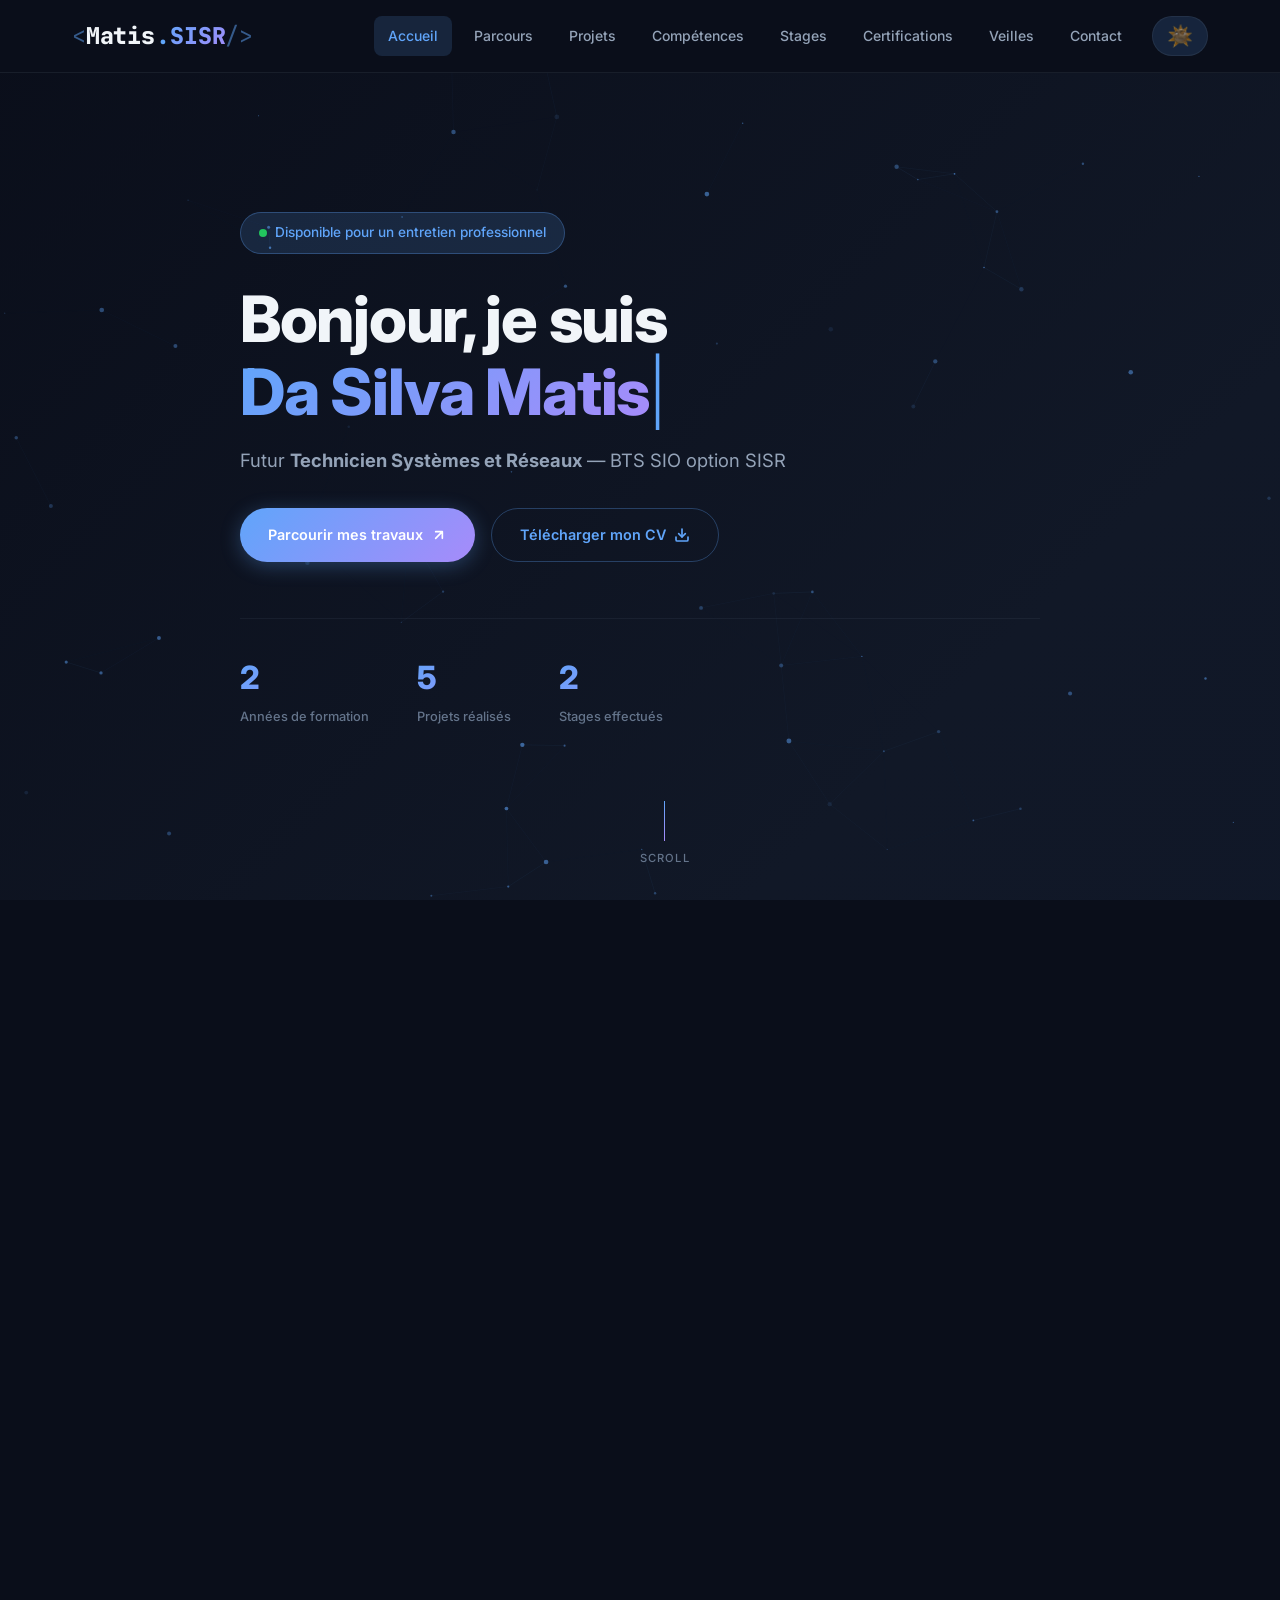
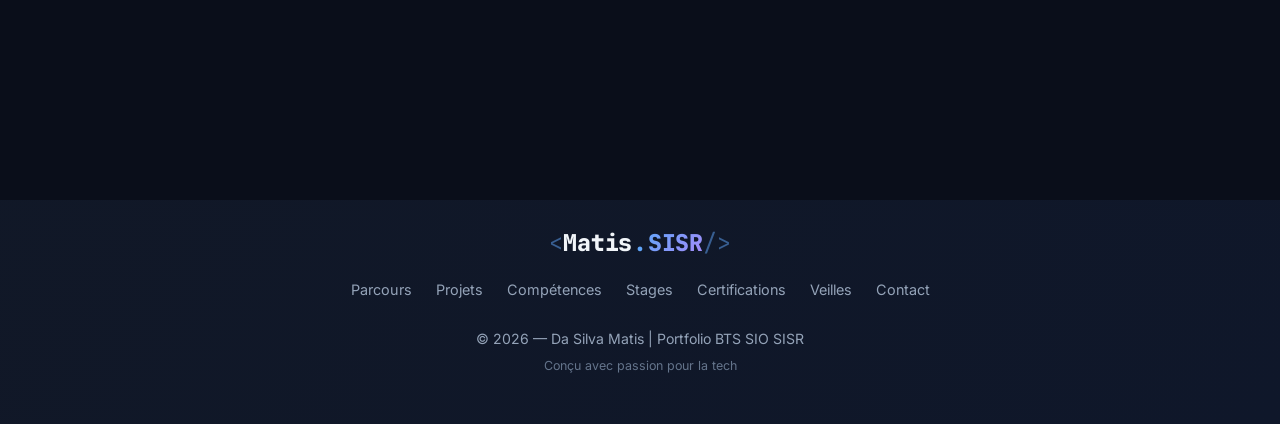
==== commit fd1ae587: "update veille" ====
--- a/index.html
+++ b/index.html
@@ -31,6 +31,7 @@
         <a href="competences.html" class="nav-link">Compétences</a>
         <a href="stages.html" class="nav-link">Stages</a>
         <a href="certifications.html" class="nav-link">Certifications</a>
+        <a href="veilles.html" class="nav-link">Veilles</a>
         <a href="contact.html" class="nav-link">Contact</a>
         <button class="theme-toggle" id="themeBtn" aria-label="Changer le thème">
           <span class="theme-icon" id="themeIcon">🌙</span>
@@ -50,6 +51,7 @@
     <a href="competences.html" class="mobile-link">Compétences</a>
     <a href="stages.html" class="mobile-link">Stages</a>
     <a href="certifications.html" class="mobile-link">Certifications</a>
+    <a href="veilles.html" class="mobile-link">Veilles</a>
     <a href="contact.html" class="mobile-link">Contact</a>
   </div>
 
@@ -145,6 +147,11 @@
           <span class="quick-link-text">Stages</span>
           <svg width="16" height="16" viewBox="0 0 24 24" fill="none" stroke="currentColor" stroke-width="2" stroke-linecap="round" stroke-linejoin="round"><path d="M5 12h14M12 5l7 7-7 7"/></svg>
         </a>
+        <a href="veilles.html" class="quick-link glass page-link">
+          <span class="quick-link-icon">🔍</span>
+          <span class="quick-link-text">Veilles</span>
+          <svg width="16" height="16" viewBox="0 0 24 24" fill="none" stroke="currentColor" stroke-width="2" stroke-linecap="round" stroke-linejoin="round"><path d="M5 12h14M12 5l7 7-7 7"/></svg>
+        </a>
       </div>
     </div>
   </section>
@@ -161,6 +168,7 @@
         <a href="competences.html" class="page-link">Compétences</a>
         <a href="stages.html" class="page-link">Stages</a>
         <a href="certifications.html" class="page-link">Certifications</a>
+        <a href="veilles.html" class="page-link">Veilles</a>
         <a href="contact.html" class="page-link">Contact</a>
       </div>
       <p class="footer-text">© 2026 — Da Silva Matis | Portfolio BTS SIO SISR</p>
--- a/style.css
+++ b/style.css
@@ -1019,6 +1019,30 @@
   transform: translateY(0);
   transition: transform 0.6s cubic-bezier(0.8, 0, 0.2, 1);
   pointer-events: none;
+  display: flex;
+  align-items: center;
+  justify-content: center;
+}
+
+.page-transition::after {
+  content: '';
+  width: 100px;
+  height: 100px;
+  background: url("data:image/svg+xml,%3Csvg xmlns='http://www.w3.org/2000/svg' viewBox='0 0 100 87'%3E%3Cpath d='M50 0L25 43.3h50L50 0zM25 43.3L0 86.6h50L25 43.3zM75 43.3L50 86.6h50L75 43.3z' fill='%23FFD700'/%3E%3C/svg%3E") no-repeat center;
+  background-size: contain;
+  animation: triforce-pulse 1.5s ease-in-out infinite;
+  opacity: 1;
+  transition: opacity 0.3s ease;
+  filter: drop-shadow(0 0 15px rgba(255, 215, 0, 0.4));
+}
+
+@keyframes triforce-pulse {
+  0%, 100% { transform: scale(1); filter: drop-shadow(0 0 5px var(--accent-glow-strong)); }
+  50% { transform: scale(1.15); filter: drop-shadow(0 0 20px var(--accent)); }
+}
+
+body.page-loaded .page-transition::after {
+  opacity: 0;
 }
 
 body.page-loaded .page-transition {
@@ -1139,6 +1163,8 @@
 .project-card-accent {
   width: 6px;
   background: var(--gradient-accent);
+  flex-shrink: 0;
+  align-self: stretch;
 }
 
 .project-card-body {
@@ -1615,16 +1641,66 @@
 
 /* Featured Project Card on Main Page */
 .project-card-large.featured {
+  display: flex !important;
   border: 1.5px solid var(--border-hover);
   background: linear-gradient(135deg, var(--bg-card), rgba(96, 165, 250, 0.05));
 }
 
 .project-card-large.featured .project-card-accent {
-  height: 6px;
+  width: 10px !important;
+  min-width: 10px !important;
+  height: auto !important;
+  align-self: stretch !important;
+  background: var(--gradient-accent) !important;
+  opacity: 1 !important;
+  visibility: visible !important;
 }
 
 @media (max-width: 768px) {
   .project-details-grid {
     grid-template-columns: 1fr;
   }
+}
+
+/* ═══════════════════════════════════════════════════
+   CERTIFICATION BUTTONS
+   ═══════════════════════════════════════════════════ */
+
+.cert-evidence-btn {
+  width: 36px;
+  height: 36px;
+  display: flex;
+  align-items: center;
+  justify-content: center;
+  border-radius: 50%;
+  background: var(--accent-glow);
+  color: var(--accent);
+  border: 1px solid var(--border-hover);
+  transition: var(--transition);
+  text-decoration: none;
+}
+
+.cert-evidence-btn:hover {
+  background: var(--accent);
+  color: #fff;
+  transform: scale(1.1);
+  box-shadow: 0 0 15px var(--accent-glow-strong);
+}
+
+.btn-small {
+  padding: 6px 12px;
+  font-size: 0.75rem;
+  font-weight: 600;
+  border-radius: var(--radius-pill);
+  text-decoration: none;
+  color: var(--text-primary);
+  border: 1px solid var(--glass-border);
+  transition: var(--transition);
+}
+
+.btn-small:hover {
+  border-color: var(--accent);
+  color: var(--accent);
+  background: var(--accent-glow);
+  transform: translateY(-2px);
 }
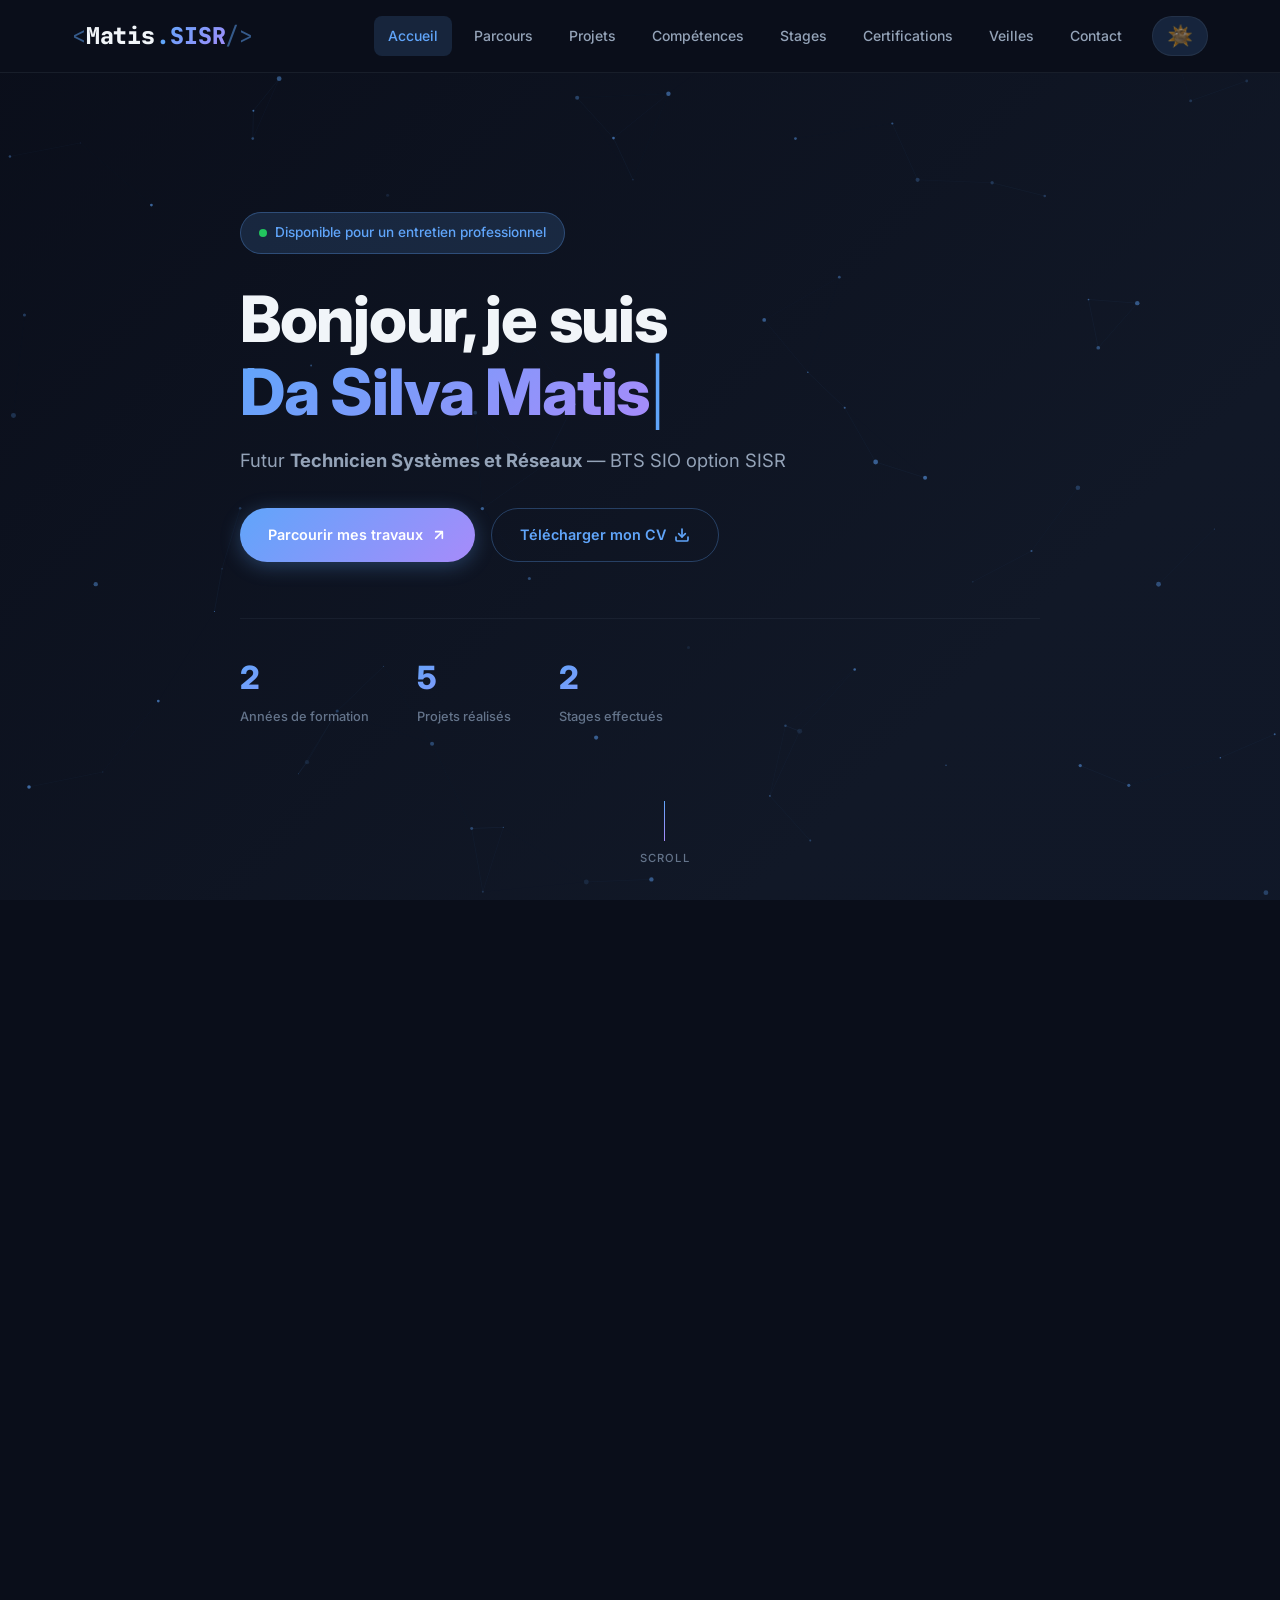
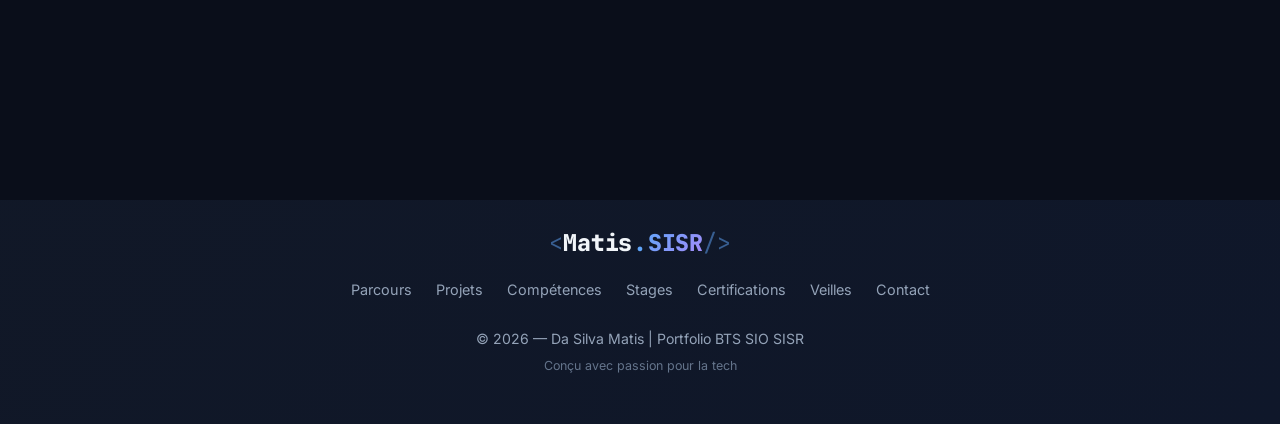
==== commit 50f64dc1: "changement qui suis-je" ====
--- a/index.html
+++ b/index.html
@@ -109,7 +109,7 @@
       <div class="card glass reveal">
         <div class="card-icon">👨‍💻</div>
         <h3>Qui suis-je ?</h3>
-        <p>Étudiant en <strong>BTS Services Informatiques aux Organisations</strong>, je me spécialise dans la gestion des infrastructures réseaux et l'administration systèmes. Passionné par l'automatisation et la cybersécurité, je cherche constamment à approfondir mes connaissances techniques.</p>
+        <p>Étudiant en <strong>BTS Services Informatiques aux Organisations</strong>, je me spécialise dans la gestion des infrastructures réseaux et l'administration systèmes. Intéréssé par le réseaux, je cherche à devenir technicien réseau, gestionnaire de parc ou faire du support de proximité.</p>
       </div>
       <div class="card glass reveal">
         <div class="card-icon">🎯</div>
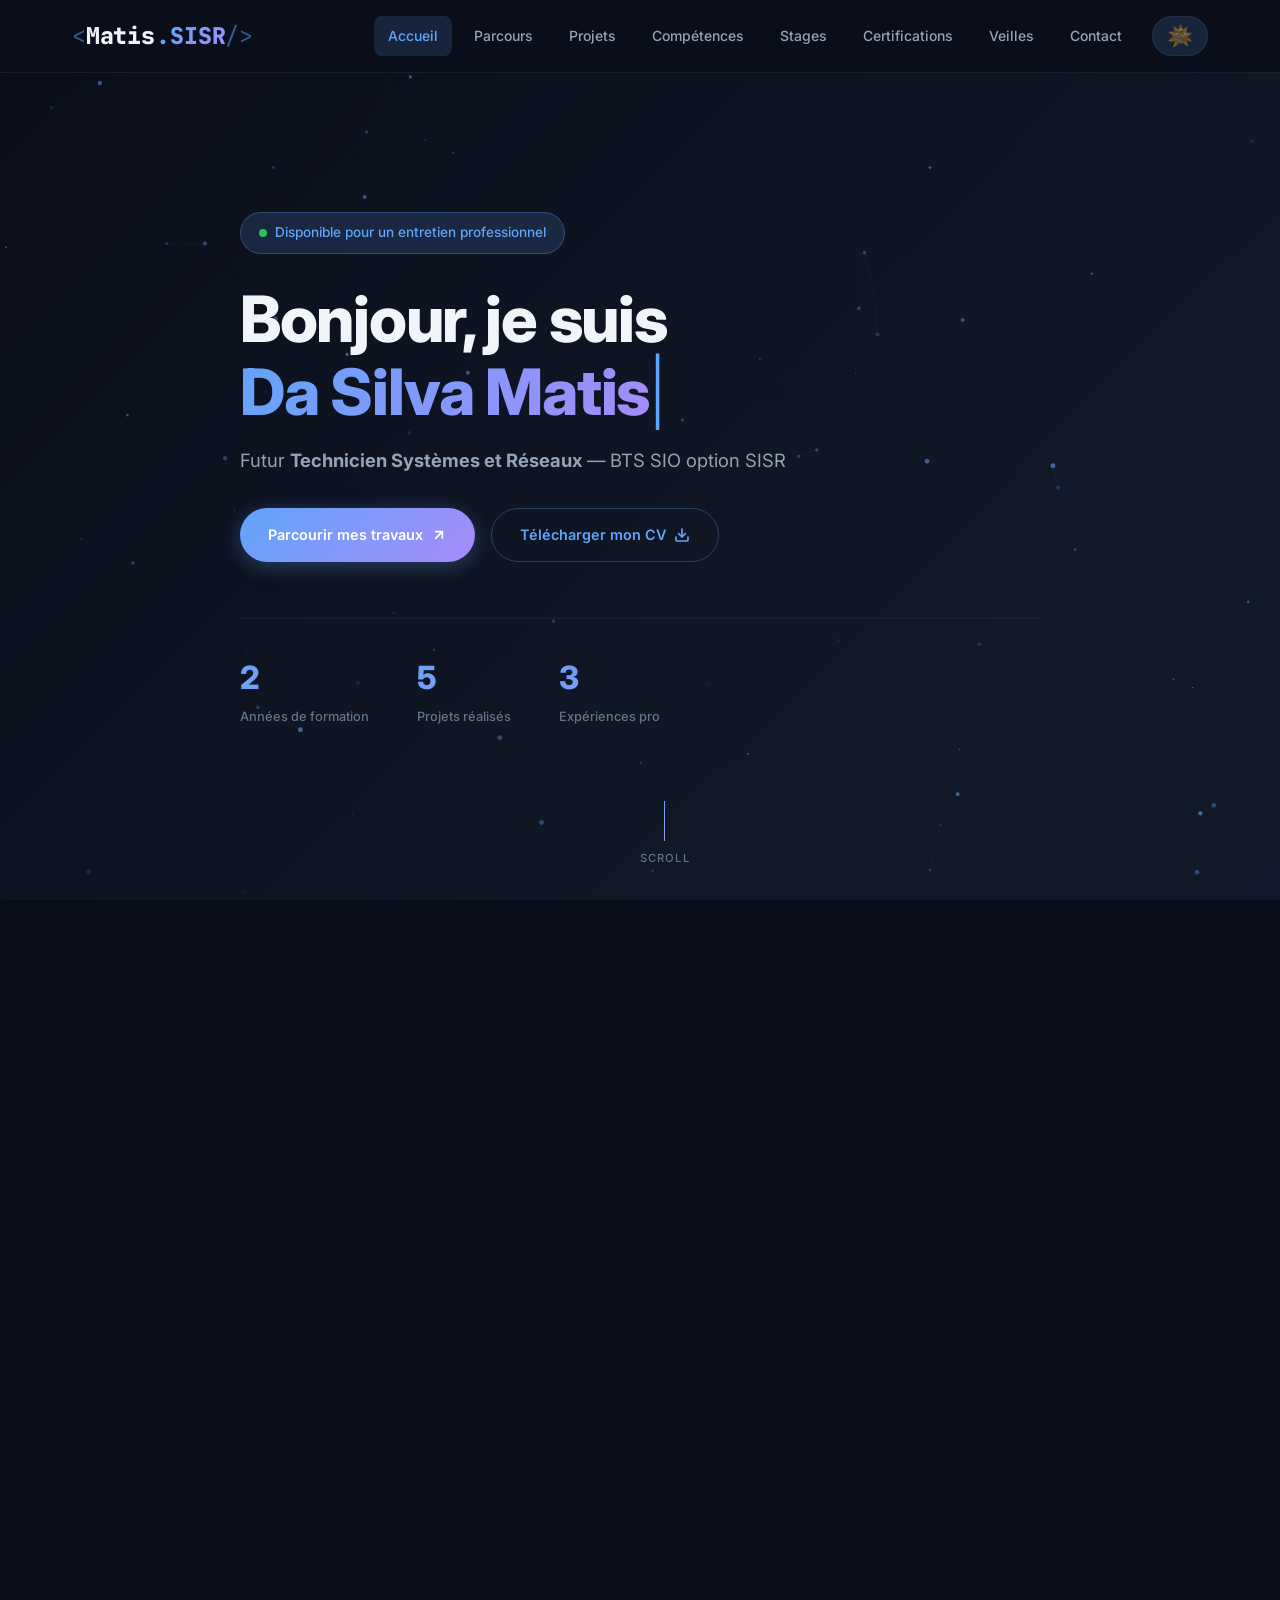
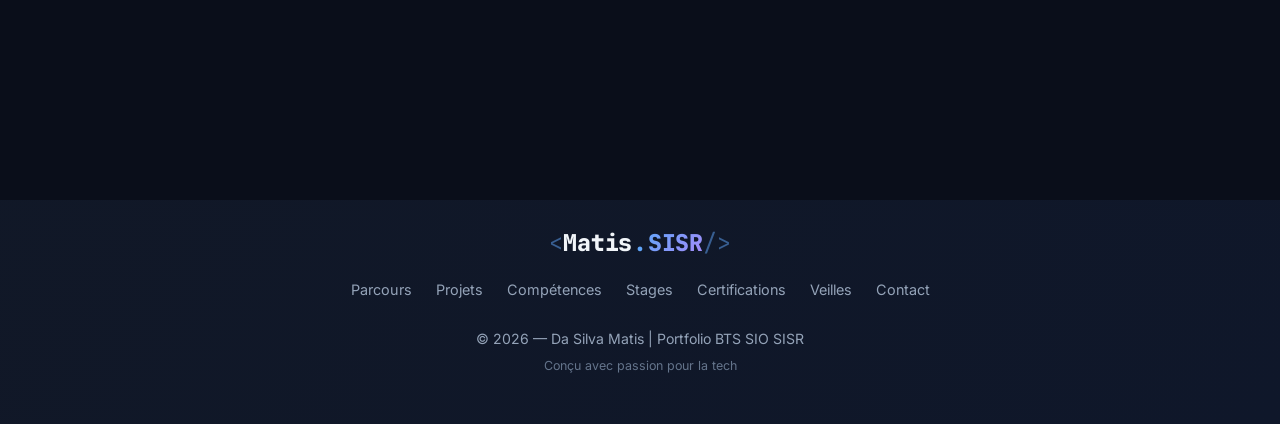
==== commit f0136091: "feat: add MNH professional experience and update summary stats" ====
--- a/index.html
+++ b/index.html
@@ -87,8 +87,8 @@
           <span class="stat-label">Projets réalisés</span>
         </div>
         <div class="stat">
-          <span class="stat-number" data-count="2">0</span>
-          <span class="stat-label">Stages effectués</span>
+          <span class="stat-number" data-count="3">0</span>
+          <span class="stat-label">Expériences pro</span>
         </div>
       </div>
     </div>
--- a/style.css
+++ b/style.css
@@ -1161,7 +1161,8 @@
 }
 
 .project-card-accent {
-  width: 6px;
+  width: 8px !important;
+  min-width: 8px !important;
   background: var(--gradient-accent);
   flex-shrink: 0;
   align-self: stretch;
@@ -1647,8 +1648,8 @@
 }
 
 .project-card-large.featured .project-card-accent {
-  width: 10px !important;
-  min-width: 10px !important;
+  width: 8px !important;
+  min-width: 8px !important;
   height: auto !important;
   align-self: stretch !important;
   background: var(--gradient-accent) !important;
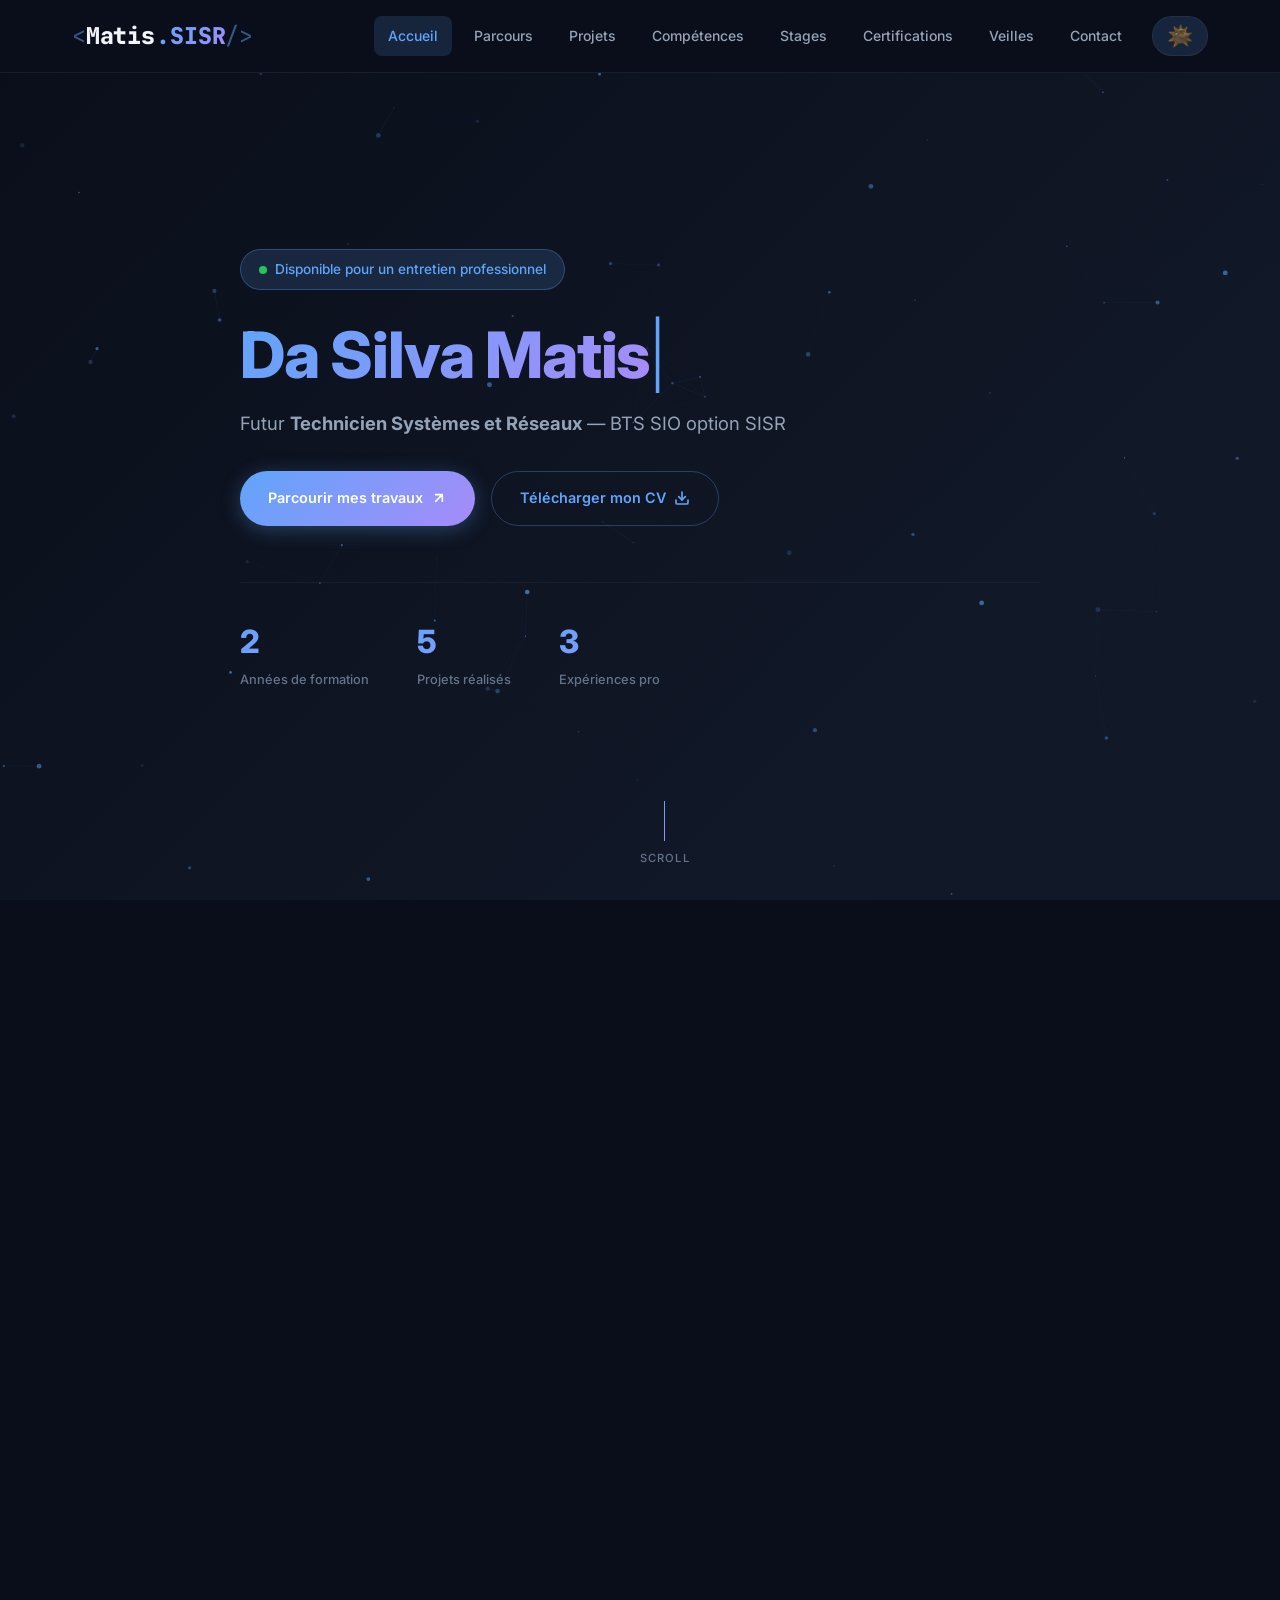
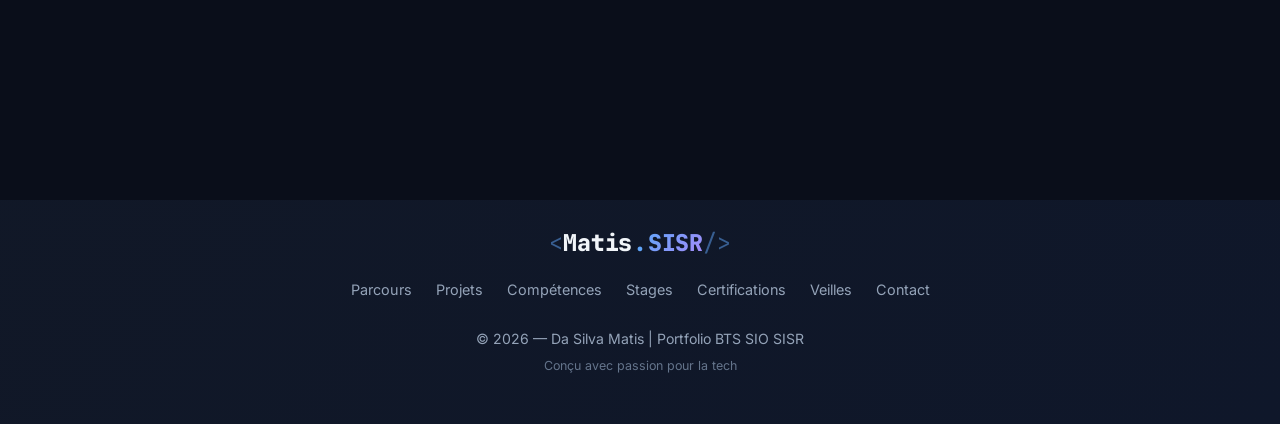
==== commit 34108c26: "refactor: remove hero title prefix and delete redundant MNH mission card" ====
--- a/index.html
+++ b/index.html
@@ -63,7 +63,6 @@
         Disponible pour un entretien professionnel
       </p>
       <h1 class="hero-title">
-        Bonjour, je suis<br>
         <span class="hero-name" id="heroName"></span><span class="cursor">|</span>
       </h1>
       <p class="hero-subtitle">Futur <strong>Technicien Systèmes et Réseaux</strong> — BTS SIO option SISR</p>
--- a/style.css
+++ b/style.css
@@ -1020,14 +1020,15 @@
   transition: transform 0.6s cubic-bezier(0.8, 0, 0.2, 1);
   pointer-events: none;
   display: flex;
-  align-items: center;
-  justify-content: center;
+  align-items: flex-end;
+  justify-content: flex-end;
+  padding: 40px;
 }
 
 .page-transition::after {
   content: '';
-  width: 100px;
-  height: 100px;
+  width: 60px;
+  height: 60px;
   background: url("data:image/svg+xml,%3Csvg xmlns='http://www.w3.org/2000/svg' viewBox='0 0 100 87'%3E%3Cpath d='M50 0L25 43.3h50L50 0zM25 43.3L0 86.6h50L25 43.3zM75 43.3L50 86.6h50L75 43.3z' fill='%23FFD700'/%3E%3C/svg%3E") no-repeat center;
   background-size: contain;
   animation: triforce-pulse 1.5s ease-in-out infinite;
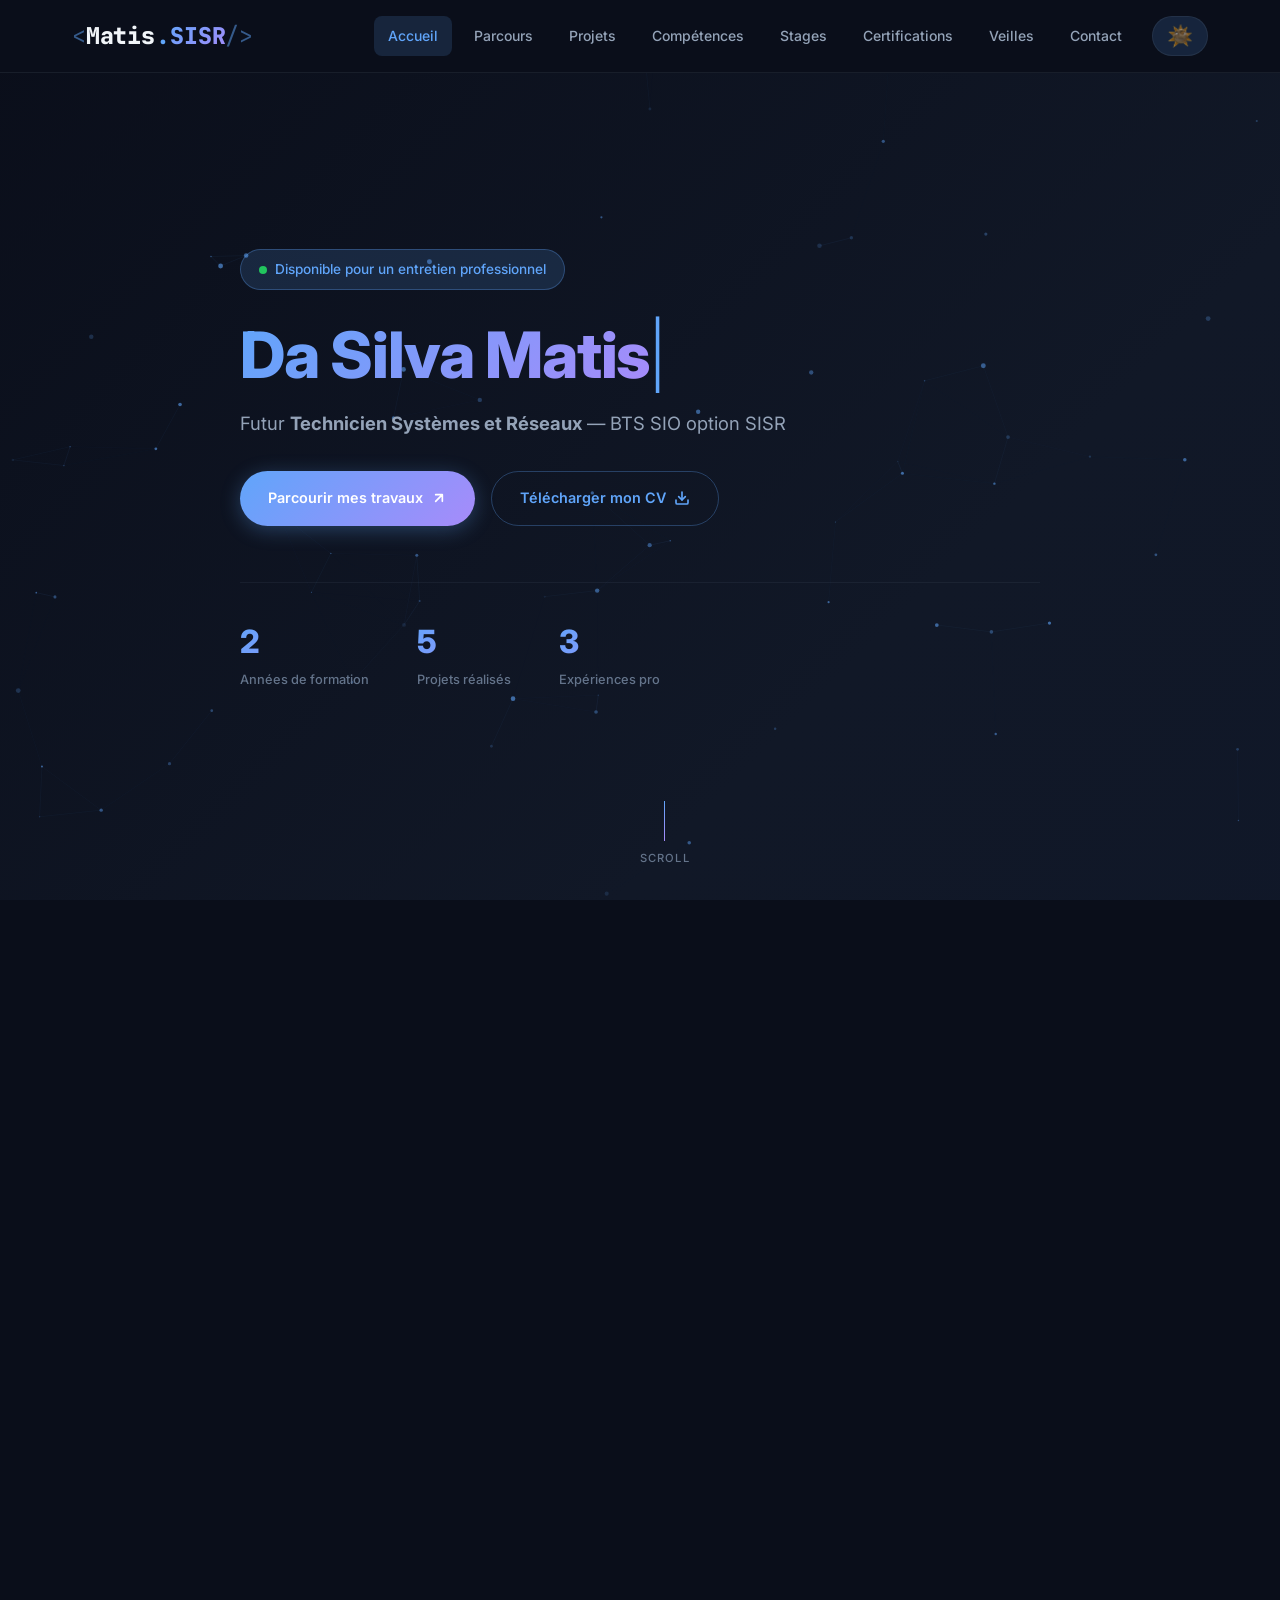
==== commit 093638d2: "feat: implement project documentation structure with new dedicated pages and cleanup site navigation" ====
--- a/index.html
+++ b/index.html
@@ -122,37 +122,7 @@
       </div>
     </div>
 
-    <!-- Quick links to other pages -->
-    <div class="quick-links reveal">
-      <h3 class="quick-links-title">Explorer mon portfolio</h3>
-      <div class="quick-links-grid">
-        <a href="parcours.html" class="quick-link glass page-link">
-          <span class="quick-link-icon">📅</span>
-          <span class="quick-link-text">Mon Parcours</span>
-          <svg width="16" height="16" viewBox="0 0 24 24" fill="none" stroke="currentColor" stroke-width="2" stroke-linecap="round" stroke-linejoin="round"><path d="M5 12h14M12 5l7 7-7 7"/></svg>
-        </a>
-        <a href="projets.html" class="quick-link glass page-link">
-          <span class="quick-link-icon">💻</span>
-          <span class="quick-link-text">Mes Projets</span>
-          <svg width="16" height="16" viewBox="0 0 24 24" fill="none" stroke="currentColor" stroke-width="2" stroke-linecap="round" stroke-linejoin="round"><path d="M5 12h14M12 5l7 7-7 7"/></svg>
-        </a>
-        <a href="competences.html" class="quick-link glass page-link">
-          <span class="quick-link-icon">⚡</span>
-          <span class="quick-link-text">Compétences</span>
-          <svg width="16" height="16" viewBox="0 0 24 24" fill="none" stroke="currentColor" stroke-width="2" stroke-linecap="round" stroke-linejoin="round"><path d="M5 12h14M12 5l7 7-7 7"/></svg>
-        </a>
-        <a href="stages.html" class="quick-link glass page-link">
-          <span class="quick-link-icon">🏢</span>
-          <span class="quick-link-text">Stages</span>
-          <svg width="16" height="16" viewBox="0 0 24 24" fill="none" stroke="currentColor" stroke-width="2" stroke-linecap="round" stroke-linejoin="round"><path d="M5 12h14M12 5l7 7-7 7"/></svg>
-        </a>
-        <a href="veilles.html" class="quick-link glass page-link">
-          <span class="quick-link-icon">🔍</span>
-          <span class="quick-link-text">Veilles</span>
-          <svg width="16" height="16" viewBox="0 0 24 24" fill="none" stroke="currentColor" stroke-width="2" stroke-linecap="round" stroke-linejoin="round"><path d="M5 12h14M12 5l7 7-7 7"/></svg>
-        </a>
-      </div>
-    </div>
+
   </section>
 
   <!-- Footer -->
@@ -161,15 +131,7 @@
       <a href="index.html" class="logo footer-logo">
         <span class="logo-bracket">&lt;</span>Matis<span class="logo-dot">.</span><span class="logo-accent">SISR</span><span class="logo-bracket"> /&gt;</span>
       </a>
-      <div class="footer-links">
-        <a href="parcours.html" class="page-link">Parcours</a>
-        <a href="projets.html" class="page-link">Projets</a>
-        <a href="competences.html" class="page-link">Compétences</a>
-        <a href="stages.html" class="page-link">Stages</a>
-        <a href="certifications.html" class="page-link">Certifications</a>
-        <a href="veilles.html" class="page-link">Veilles</a>
-        <a href="contact.html" class="page-link">Contact</a>
-      </div>
+
       <p class="footer-text">© 2026 — Da Silva Matis | Portfolio BTS SIO SISR</p>
       <p class="footer-sub">Conçu avec passion pour la tech</p>
     </div>
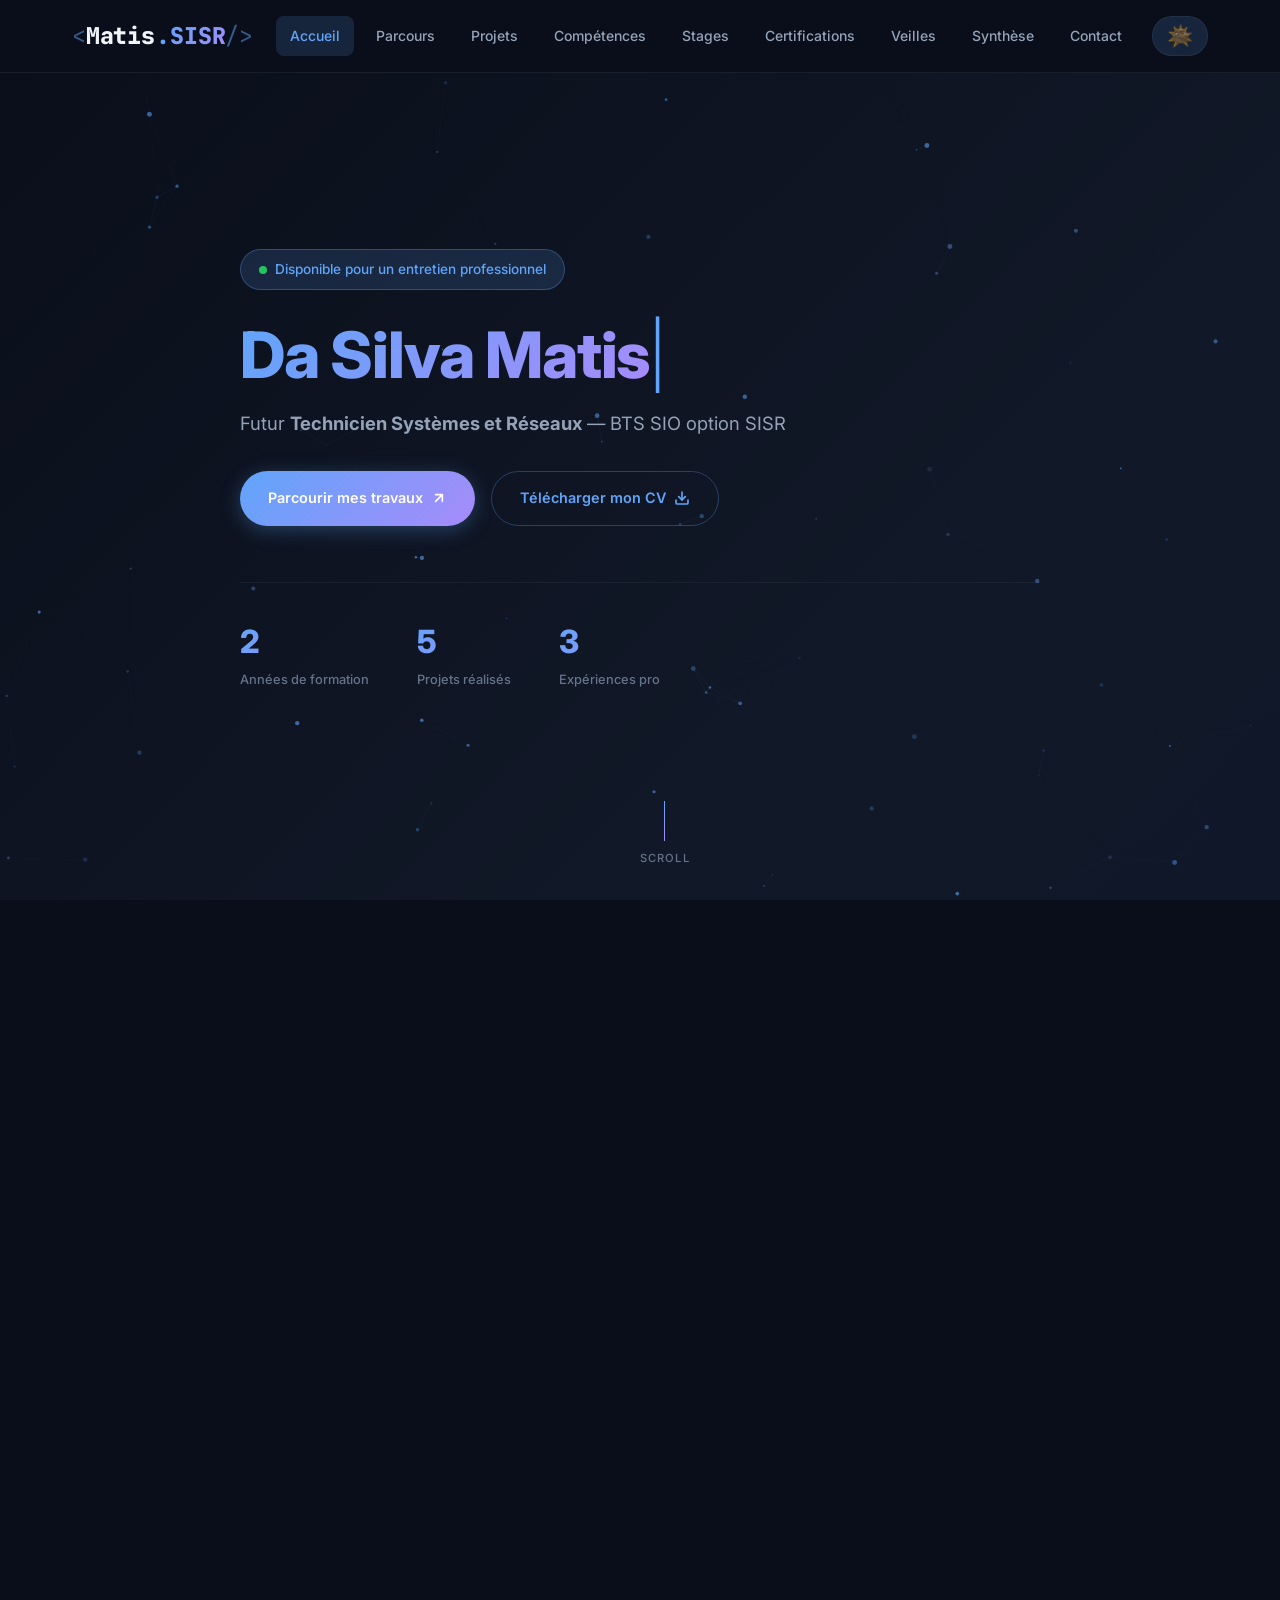
==== commit d1705dd5: "feat: add synthesis page and new project pages for mission documentation" ====
--- a/index.html
+++ b/index.html
@@ -32,6 +32,7 @@
         <a href="stages.html" class="nav-link">Stages</a>
         <a href="certifications.html" class="nav-link">Certifications</a>
         <a href="veilles.html" class="nav-link">Veilles</a>
+        <a href="synthese.html" class="nav-link">Synthèse</a>
         <a href="contact.html" class="nav-link">Contact</a>
         <button class="theme-toggle" id="themeBtn" aria-label="Changer le thème">
           <span class="theme-icon" id="themeIcon">🌙</span>
@@ -52,6 +53,7 @@
     <a href="stages.html" class="mobile-link">Stages</a>
     <a href="certifications.html" class="mobile-link">Certifications</a>
     <a href="veilles.html" class="mobile-link">Veilles</a>
+    <a href="synthese.html" class="mobile-link">Synthèse</a>
     <a href="contact.html" class="mobile-link">Contact</a>
   </div>
 
